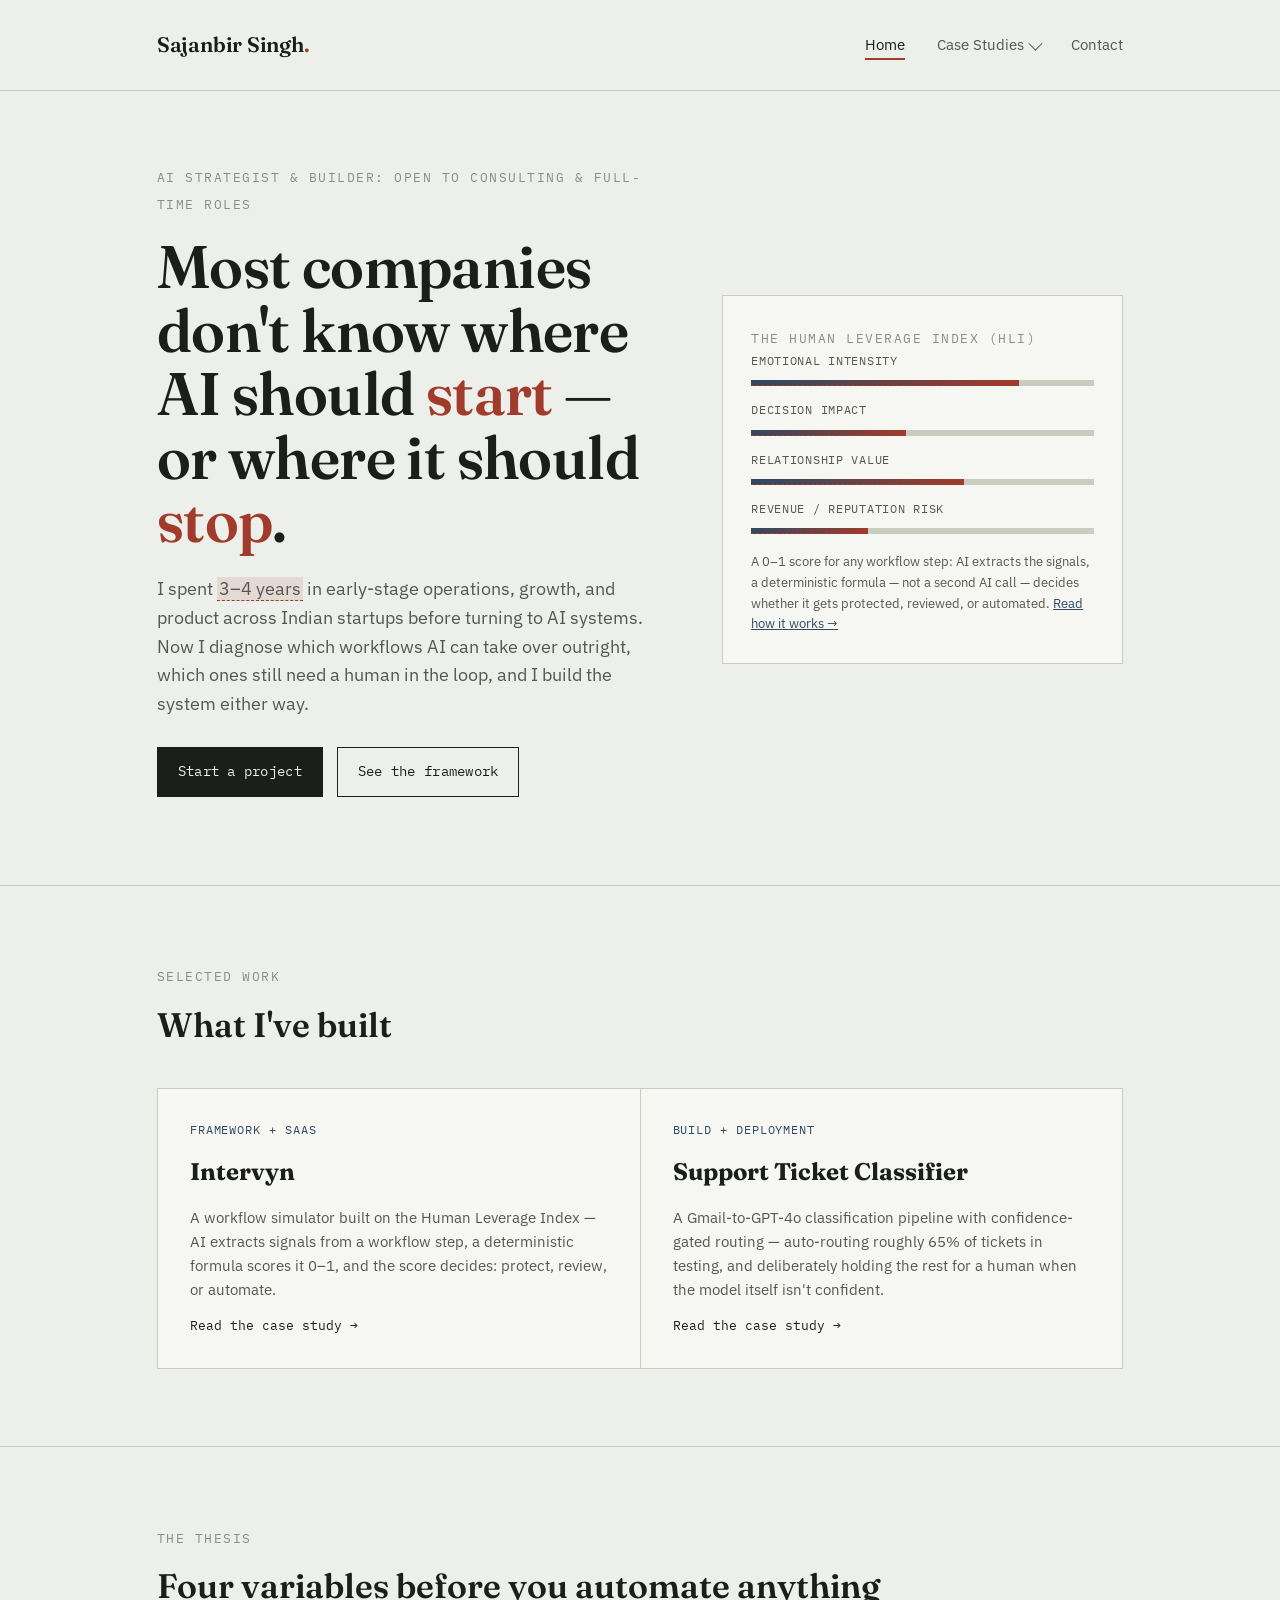
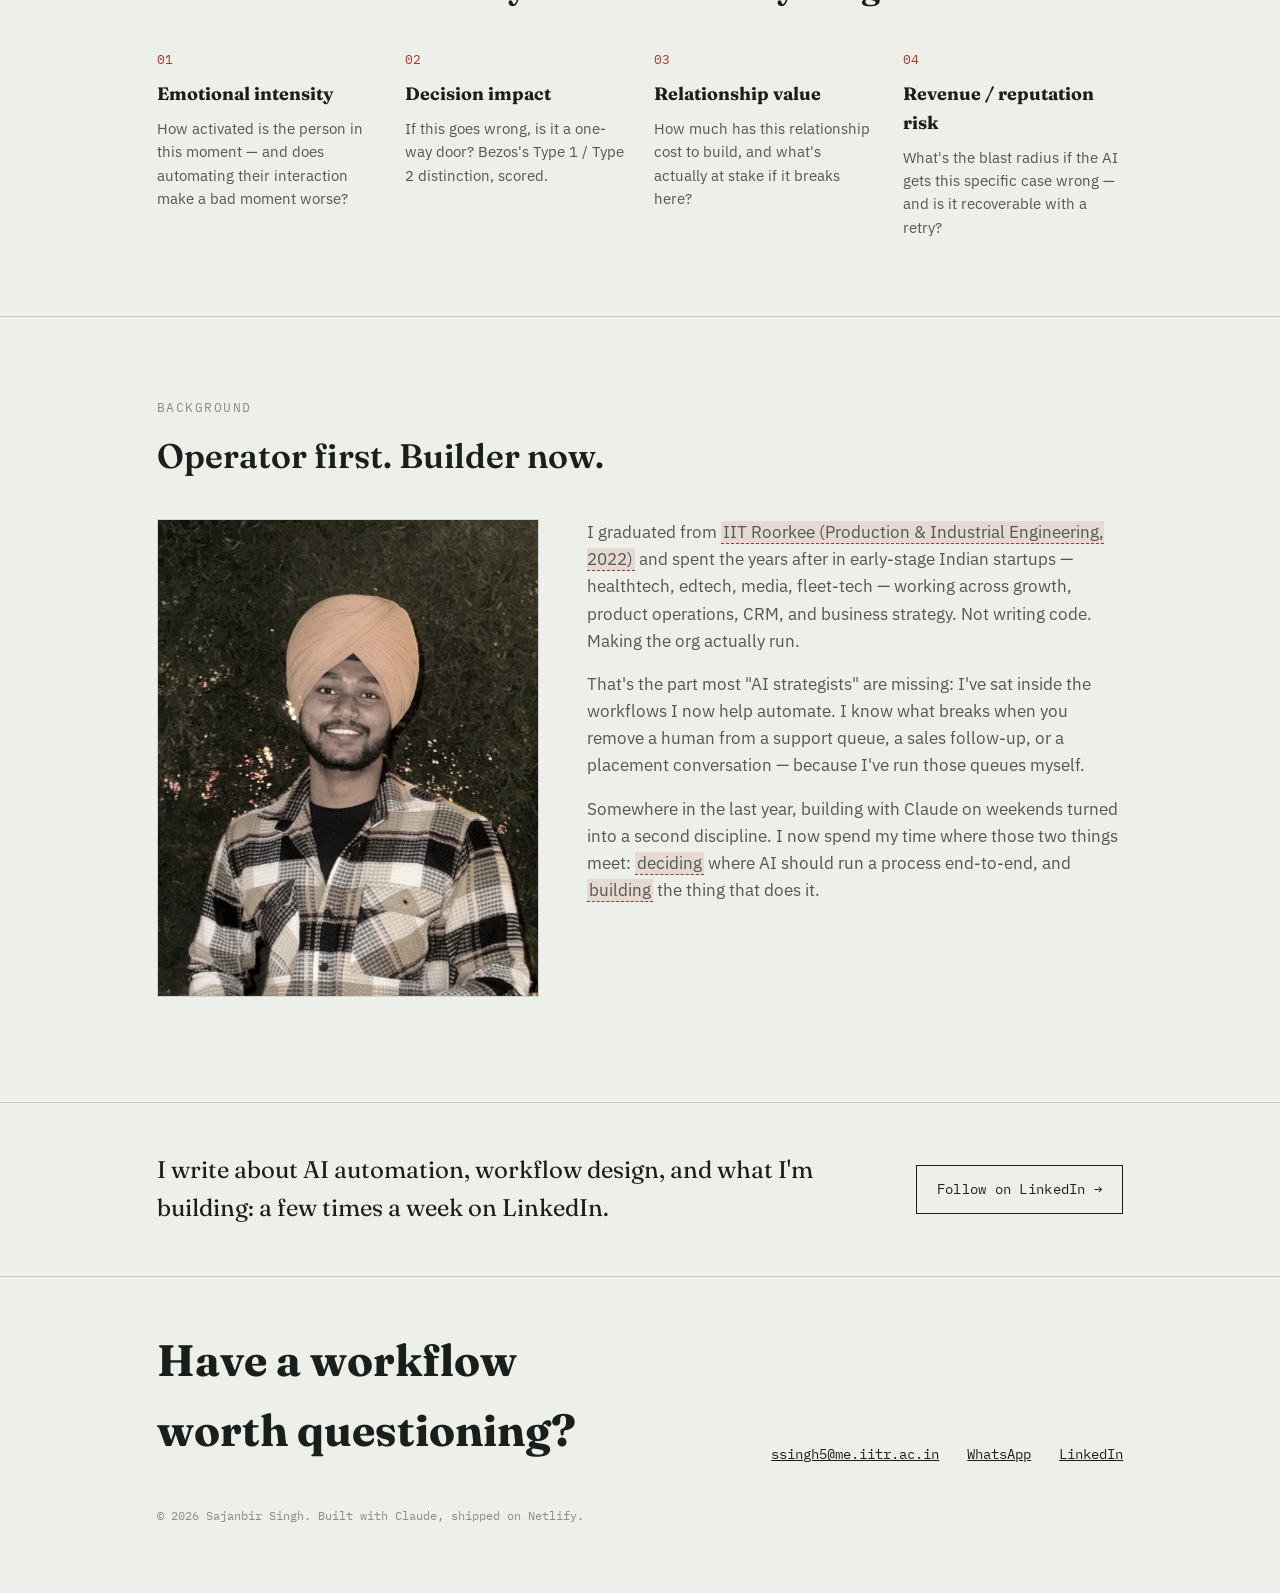
==== index.html @ efe16de1 "Smooth dropdown animation and chevron icon" ====
<!DOCTYPE html>
<html lang="en">
<head>
<meta charset="UTF-8">
<meta name="viewport" content="width=device-width, initial-scale=1.0">
<title>Sajanbir Singh — AI Strategist & Builder</title>
<meta name="description" content="I help companies decide where AI should do the work, and where a human still has to. Then I build the system.">
<link rel="preconnect" href="https://fonts.googleapis.com">
<link rel="preconnect" href="https://fonts.gstatic.com" crossorigin>
<link href="https://fonts.googleapis.com/css2?family=Fraunces:opsz,wght@9..144,500;9..144,600;9..144,700&family=IBM+Plex+Sans:wght@400;500;600&family=IBM+Plex+Mono:wght@400;500&display=swap" rel="stylesheet">
<link rel="stylesheet" href="styles.css">
</head>
<body>

<div class="wrap">
  <nav class="site-nav">
    <a href="index.html" class="brand">Sajanbir Singh<span class="dot">.</span></a>
    <ul>
      <li><a href="index.html" class="active">Home</a></li>
      <li class="nav-dropdown">
        <span class="nav-dropdown-toggle">Case Studies <span class="chevron"></span></span>
        <ul class="nav-dropdown-menu">
          <li><a href="case-study-intervyn.html">Intervyn</a></li>
          <li><a href="case-study-ticket-classifier.html">Ticket Classifier</a></li>
        </ul>
      </li>
      <li><a href="index.html#contact">Contact</a></li>
    </ul>
  </nav>
</div>

<hr class="rule">

<div class="wrap">
  <section class="hero">
    <div>
      <span class="eyebrow">AI Strategist & Builder: Open to consulting &amp; full-time roles</span>
      <h1>Most companies don't know where AI should <em>start</em> — or where it should <em>stop</em>.</h1>
      <p class="lede">I spent <span class="fill">3–4 years</span> in early-stage operations, growth, and product across Indian startups before turning to AI systems. Now I diagnose which workflows AI can take over outright, which ones still need a human in the loop, and I build the system either way.</p>
      <div class="ctas">
        <a class="btn primary" href="#contact">Start a project</a>
        <a class="btn" href="case-study-intervyn.html">See the framework</a>
      </div>
    </div>

    <div class="hls-card">
      <span class="eyebrow">The Human Leverage Index (HLI)</span>
      <div class="hls-axis">
        <span class="label">Emotional intensity</span><span></span>
        <div class="track"><div class="fill" style="width:78%"></div></div>
      </div>
      <div class="hls-axis">
        <span class="label">Decision impact</span><span></span>
        <div class="track"><div class="fill" style="width:45%"></div></div>
      </div>
      <div class="hls-axis">
        <span class="label">Relationship value</span><span></span>
        <div class="track"><div class="fill" style="width:62%"></div></div>
      </div>
      <div class="hls-axis">
        <span class="label">Revenue / reputation risk</span><span></span>
        <div class="track"><div class="fill" style="width:34%"></div></div>
      </div>
      <p style="font-size:13px; color:var(--ink-soft); margin:18px 0 0;">A 0–1 score for any workflow step: AI extracts the signals, a deterministic formula — not a second AI call — decides whether it gets protected, reviewed, or automated. <a href="case-study-intervyn.html" style="text-decoration:underline; color:var(--steel);">Read how it works →</a></p>
    </div>
  </section>
</div>

<hr class="rule">

<div class="wrap">
  <section id="work">
    <div class="section-head">
      <div>
        <span class="eyebrow">Selected work</span>
        <h2>What I've built</h2>
      </div>
    </div>

    <div class="case-grid">
      <a class="case-card" href="case-study-intervyn.html">
        <span class="tag">Framework + SaaS</span>
        <h3>Intervyn</h3>
        <p>A workflow simulator built on the Human Leverage Index — AI extracts signals from a workflow step, a deterministic formula scores it 0–1, and the score decides: protect, review, or automate.</p>
        <span class="arrow">Read the case study →</span>
      </a>
      <a class="case-card" href="case-study-ticket-classifier.html">
        <span class="tag">Build + Deployment</span>
        <h3>Support Ticket Classifier</h3>
        <p>A Gmail-to-GPT-4o classification pipeline with confidence-gated routing — auto-routing roughly 65% of tickets in testing, and deliberately holding the rest for a human when the model itself isn't confident.</p>
        <span class="arrow">Read the case study →</span>
      </a>
    </div>
  </section>
</div>

<hr class="rule">

<div class="wrap">
  <section id="framework">
    <div class="section-head">
      <div>
        <span class="eyebrow">The thesis</span>
        <h2>Four variables before you automate anything</h2>
      </div>
    </div>
    <div class="axes-grid">
      <div class="axis-item">
        <span class="num">01</span>
        <h4>Emotional intensity</h4>
        <p>How activated is the person in this moment — and does automating their interaction make a bad moment worse?</p>
      </div>
      <div class="axis-item">
        <span class="num">02</span>
        <h4>Decision impact</h4>
        <p>If this goes wrong, is it a one-way door? Bezos's Type 1 / Type 2 distinction, scored.</p>
      </div>
      <div class="axis-item">
        <span class="num">03</span>
        <h4>Relationship value</h4>
        <p>How much has this relationship cost to build, and what's actually at stake if it breaks here?</p>
      </div>
      <div class="axis-item">
        <span class="num">04</span>
        <h4>Revenue / reputation risk</h4>
        <p>What's the blast radius if the AI gets this specific case wrong — and is it recoverable with a retry?</p>
      </div>
    </div>
  </section>
</div>

<hr class="rule">

<div class="wrap">
  <section id="about">
    <div class="section-head">
      <div>
        <span class="eyebrow">Background</span>
        <h2>Operator first. Builder now.</h2>
      </div>
    </div>
    <div class="about-grid">
      <div>
        <img src="sajan.jpg" alt="Sajanbir Singh" class="portrait">
      </div>
      <div>
        <p>I graduated from <span class="fill">IIT Roorkee (Production &amp; Industrial Engineering, 2022)</span> and spent the years after in early-stage Indian startups — healthtech, edtech, media, fleet-tech — working across growth, product operations, CRM, and business strategy. Not writing code. Making the org actually run.</p>
        <p>That's the part most "AI strategists" are missing: I've sat inside the workflows I now help automate. I know what breaks when you remove a human from a support queue, a sales follow-up, or a placement conversation — because I've run those queues myself.</p>
        <p>Somewhere in the last year, building with Claude on weekends turned into a second discipline. I now spend my time where those two things meet: <span class="fill">deciding</span> where AI should run a process end-to-end, and <span class="fill">building</span> the thing that does it.</p>
      </div>
    </div>
  </section>
</div>

<hr class="rule">

<div class="wrap">
  <section class="linkedin-nudge">
    <p>I write about AI automation, workflow design, and what I'm building: a few times a week on LinkedIn.</p>
    <a href="https://www.linkedin.com/in/sajanbir-singh-166b40233/" target="_blank" rel="noopener" class="btn">Follow on LinkedIn →</a>
  </section>
</div>

<hr class="rule">

<div class="wrap">
  <footer class="site-footer" id="contact">
    <div class="footer-grid">
      <h2>Have a workflow worth questioning?</h2>
      <div class="footer-links">
        <a href="mailto:ssingh5@me.iitr.ac.in" style="text-decoration:underline;">ssingh5@me.iitr.ac.in</a>
        <a href="https://wa.me/918283064822" target="_blank" rel="noopener" style="text-decoration:underline;">WhatsApp</a>
        <a href="https://www.linkedin.com/in/sajanbir-singh-166b40233/" target="_blank" rel="noopener" style="text-decoration:underline;">LinkedIn</a>
      </div>
    </div>
    <p class="copyright">© 2026 Sajanbir Singh. Built with Claude, shipped on Netlify.</p>
  </footer>
</div>

</body>
</html>
---- styles.css ----
/* ============================================================
   Design tokens
   ============================================================ */
:root {
  --paper: #EDEFEA;
  --paper-deep: #E4E6DF;
  --ink: #1B1F1C;
  --ink-soft: #54584F;
  --ink-faint: #8A8E83;
  --rule: #C9CCC1;
  --rust: #A13B2B;
  --rust-soft: #C9694F;
  --steel: #2E4A63;
  --steel-soft: #5C7C95;
  --paper-card: #F6F7F2;

  --serif: "Fraunces", "Iowan Old Style", serif;
  --sans: "IBM Plex Sans", -apple-system, sans-serif;
  --mono: "IBM Plex Mono", monospace;

  --max-w: 1120px;
  --gutter: clamp(24px, 6vw, 96px);
}

* { box-sizing: border-box; }

html { scroll-behavior: smooth; }

body {
  margin: 0;
  background: var(--paper);
  color: var(--ink);
  font-family: var(--sans);
  font-size: 17px;
  line-height: 1.6;
  -webkit-font-smoothing: antialiased;
}

@media (prefers-reduced-motion: reduce) {
  html { scroll-behavior: auto; }
  * { animation-duration: 0.01ms !important; transition-duration: 0.01ms !important; }
}

a { color: inherit; text-decoration: none; }

img, svg { display: block; max-width: 100%; }

/* ============================================================
   Layout helpers
   ============================================================ */
.wrap {
  max-width: var(--max-w);
  margin: 0 auto;
  padding-left: var(--gutter);
  padding-right: var(--gutter);
}

.rule {
  border: none;
  border-top: 1px solid var(--rule);
  margin: 0;
}

.eyebrow {
  font-family: var(--mono);
  font-size: 12.5px;
  letter-spacing: 0.12em;
  text-transform: uppercase;
  color: var(--ink-faint);
}

/* ============================================================
   Nav
   ============================================================ */
.site-nav {
  display: flex;
  align-items: center;
  justify-content: space-between;
  padding-top: 28px;
  padding-bottom: 28px;
}

.site-nav .brand {
  font-family: var(--serif);
  font-size: 21px;
  font-weight: 600;
  letter-spacing: -0.01em;
}

.site-nav .brand .dot { color: var(--rust); }

.site-nav > ul {
  display: flex;
  gap: 32px;
  list-style: none;
  margin: 0;
  padding: 0;
  font-size: 14.5px;
}

.site-nav ul a {
  position: relative;
  color: var(--ink-soft);
}

.site-nav ul a:hover { color: var(--ink); }

.site-nav ul a.active { color: var(--ink); }

.site-nav ul a.active::after {
  content: "";
  position: absolute;
  left: 0; right: 0; bottom: -6px;
  height: 2px;
  background: var(--rust);
}

/* Dropdown */
.nav-dropdown {
  position: relative;
}

.nav-dropdown-toggle {
  color: var(--ink-soft);
  cursor: pointer;
  position: relative;
  display: flex;
  align-items: center;
  gap: 5px;
}

.nav-dropdown-toggle::after {
  content: none !important;
}

.nav-dropdown-toggle .chevron {
  display: inline-block;
  width: 10px;
  height: 10px;
  border-right: 1.5px solid currentColor;
  border-bottom: 1.5px solid currentColor;
  transform: rotate(45deg) translateY(-2px);
  transition: transform 0.2s ease;
}

.nav-dropdown:hover .nav-dropdown-toggle .chevron {
  transform: rotate(-135deg) translateY(-2px);
}

.nav-dropdown-toggle:hover { color: var(--ink); }

.nav-dropdown-toggle.active { color: var(--ink); }

.nav-dropdown-toggle.active::after {
  content: "";
  position: absolute;
  left: 0; right: 0; bottom: -6px;
  height: 2px;
  background: var(--rust);
}

.nav-dropdown-menu {
  position: absolute;
  top: calc(100% + 14px);
  left: 0;
  background: var(--paper-card);
  border: 1px solid var(--rule);
  flex-direction: column;
  gap: 0 !important;
  min-width: 180px;
  z-index: 100;
  padding: 0 !important;
  opacity: 0;
  pointer-events: none;
  transform: translateY(-6px);
  transition: opacity 0.2s ease, transform 0.2s ease;
  display: flex;
}

.nav-dropdown-menu li { list-style: none; }

.nav-dropdown-menu a {
  display: block;
  padding: 11px 16px;
  font-size: 14.5px;
  color: var(--ink-soft);
  white-space: nowrap;
}

.nav-dropdown-menu a:hover { background: var(--paper-deep); color: var(--ink); }
.nav-dropdown-menu a.active { color: var(--ink); }

.nav-dropdown:hover .nav-dropdown-menu {
  opacity: 1;
  pointer-events: auto;
  transform: translateY(0);
}

/* ============================================================
   Hero
   ============================================================ */
.hero {
  padding-top: clamp(40px, 6vw, 72px);
  padding-bottom: clamp(48px, 7vw, 88px);
  display: grid;
  grid-template-columns: 1.25fr 1fr;
  gap: clamp(32px, 5vw, 64px);
  align-items: center;
}

.hero h1 {
  font-family: var(--serif);
  font-weight: 600;
  font-size: clamp(38px, 5.2vw, 60px);
  line-height: 1.06;
  letter-spacing: -0.01em;
  margin: 18px 0 22px;
}

.hero h1 em {
  font-style: normal;
  color: var(--rust);
}

.hero p.lede {
  font-size: 18px;
  color: var(--ink-soft);
  max-width: 46ch;
  margin: 0 0 28px;
}

.hero .ctas {
  display: flex;
  gap: 14px;
  flex-wrap: wrap;
}

.btn {
  display: inline-flex;
  align-items: center;
  gap: 8px;
  font-family: var(--mono);
  font-size: 13.5px;
  letter-spacing: 0.02em;
  padding: 13px 20px;
  border: 1px solid var(--ink);
  background: transparent;
  cursor: pointer;
  transition: background 0.15s ease, color 0.15s ease;
}

.btn:hover { background: var(--ink); color: var(--paper); }

.btn.primary {
  background: var(--ink);
  color: var(--paper);
  border-color: var(--ink);
}

.btn.primary:hover { background: var(--rust); border-color: var(--rust); }

/* ============================================================
   HLS diagram (signature element)
   ============================================================ */
.hls-card {
  background: var(--paper-card);
  border: 1px solid var(--rule);
  padding: 28px;
}

.hls-card .eyebrow { margin-bottom: 14px; }

.hls-axis {
  display: grid;
  grid-template-columns: 1fr auto;
  align-items: center;
  gap: 10px;
  margin-bottom: 14px;
  font-family: var(--mono);
  font-size: 12px;
}

.hls-axis .label {
  color: var(--ink-soft);
  text-transform: uppercase;
  letter-spacing: 0.06em;
}

.hls-axis .track {
  grid-column: 1 / -1;
  height: 6px;
  background: var(--rule);
  position: relative;
  overflow: hidden;
}

.hls-axis .fill {
  position: absolute;
  left: 0; top: 0; bottom: 0;
  background: linear-gradient(90deg, var(--steel), var(--rust));
}

/* ============================================================
   Sections
   ============================================================ */
section { padding-top: clamp(48px, 6vw, 80px); padding-bottom: clamp(48px, 6vw, 80px); }

.section-head {
  display: flex;
  justify-content: space-between;
  align-items: baseline;
  margin-bottom: 36px;
  gap: 24px;
  flex-wrap: wrap;
}

.section-head h2 {
  font-family: var(--serif);
  font-size: clamp(26px, 3vw, 34px);
  font-weight: 600;
  margin: 8px 0 0;
}

/* Case study cards */
.case-grid {
  display: grid;
  grid-template-columns: repeat(2, 1fr);
  gap: 1px;
  background: var(--rule);
  border: 1px solid var(--rule);
}

.case-card {
  background: var(--paper-card);
  padding: 32px;
  display: flex;
  flex-direction: column;
  gap: 14px;
  transition: background 0.15s ease;
}

.case-card:hover { background: var(--paper); }

.case-card .tag {
  font-family: var(--mono);
  font-size: 11.5px;
  letter-spacing: 0.08em;
  text-transform: uppercase;
  color: var(--steel);
}

.case-card h3 {
  font-family: var(--serif);
  font-size: 24px;
  margin: 0;
}

.case-card p {
  color: var(--ink-soft);
  font-size: 15px;
  margin: 0;
  flex-grow: 1;
}

.case-card .arrow {
  font-family: var(--mono);
  font-size: 13px;
  color: var(--ink);
}

/* Framework explainer */
.axes-grid {
  display: grid;
  grid-template-columns: repeat(4, 1fr);
  gap: 28px;
}

.axis-item .num {
  font-family: var(--mono);
  font-size: 13px;
  color: var(--rust);
  margin-bottom: 10px;
  display: block;
}

.axis-item h4 {
  font-family: var(--serif);
  font-size: 18px;
  margin: 0 0 8px;
}

.axis-item p {
  font-size: 14.5px;
  color: var(--ink-soft);
  margin: 0;
}

/* Bio / about */
.about-grid {
  display: grid;
  grid-template-columns: 1fr 1.4fr;
  gap: 48px;
}

.about-grid p { color: var(--ink-soft); margin: 0 0 16px; }
.about-grid p:last-child { margin-bottom: 0; }

.stack-list {
  list-style: none;
  margin: 0;
  padding: 0;
  font-family: var(--mono);
  font-size: 13.5px;
  color: var(--ink-soft);
  display: flex;
  flex-wrap: wrap;
  gap: 10px 18px;
}

/* Footer / contact */
.site-footer {
  padding-top: 48px;
  padding-bottom: 56px;
}

.footer-grid {
  display: flex;
  justify-content: space-between;
  align-items: flex-end;
  flex-wrap: wrap;
  gap: 24px;
}

.footer-grid h2 {
  font-family: var(--serif);
  font-size: clamp(28px, 4vw, 44px);
  margin: 0;
  max-width: 14ch;
}

.footer-links {
  display: flex;
  gap: 28px;
  font-family: var(--mono);
  font-size: 13.5px;
}

.copyright {
  margin-top: 40px;
  font-family: var(--mono);
  font-size: 12px;
  color: var(--ink-faint);
}

/* ============================================================
   Technical content blocks (framework breakdown)
   ============================================================ */
.code-block {
  background: var(--paper-card);
  border: 1px solid var(--rule);
  padding: 20px 24px;
  font-family: var(--mono);
  font-size: 13.5px;
  line-height: 1.7;
  overflow-x: auto;
  margin: 20px 0;
}

.code-block .comment { color: var(--ink-faint); }

.data-table {
  width: 100%;
  border-collapse: collapse;
  margin: 20px 0 28px;
  font-size: 14px;
}

.data-table th, .data-table td {
  text-align: left;
  padding: 10px 16px 10px 0;
  border-bottom: 1px solid var(--rule);
}

.data-table th {
  font-family: var(--mono);
  font-size: 11px;
  text-transform: uppercase;
  letter-spacing: 0.06em;
  color: var(--ink-faint);
  font-weight: 500;
}

.data-table td.num, .data-table th.num { font-family: var(--mono); }

.data-table tr.highlight td:not(:first-child) { color: var(--rust); font-weight: 600; }

.scale-strip {
  font-family: var(--mono);
  font-size: 12.5px;
  color: var(--ink-soft);
  background: var(--paper-card);
  border: 1px solid var(--rule);
  padding: 12px 16px;
  margin: 10px 0 24px;
  overflow-x: auto;
  white-space: nowrap;
}

.threshold-grid {
  display: grid;
  grid-template-columns: repeat(3, 1fr);
  gap: 1px;
  background: var(--rule);
  border: 1px solid var(--rule);
  margin: 24px 0;
}

.threshold-item { background: var(--paper-card); padding: 20px; }

.threshold-item .range {
  font-family: var(--mono);
  font-size: 12.5px;
  color: var(--ink-faint);
  margin-bottom: 8px;
  display: block;
}

.threshold-item .verdict {
  font-family: var(--serif);
  font-size: 19px;
  margin: 0 0 6px;
}

.threshold-item.protect .verdict { color: var(--rust); }
.threshold-item.automate .verdict { color: var(--steel); }

.threshold-item p { font-size: 13.5px; color: var(--ink-soft); margin: 0; }

.override-list {
  list-style: none;
  padding: 0;
  margin: 20px 0 28px;
  display: flex;
  flex-direction: column;
  gap: 11px;
}

.override-list li {
  font-size: 14.5px;
  color: var(--ink-soft);
  padding-left: 20px;
  position: relative;
}

.override-list li::before {
  content: "→";
  position: absolute;
  left: 0;
  color: var(--rust);
  font-family: var(--mono);
}

@media (max-width: 700px) {
  .threshold-grid { grid-template-columns: 1fr; }
}

/* ============================================================
   Portrait
   ============================================================ */
.portrait {
  width: 100%;
  aspect-ratio: 4 / 5;
  object-fit: cover;
  filter: grayscale(0.55) contrast(1.05) brightness(1.02);
  border: 1px solid var(--rule);
  margin-bottom: 28px;
}

/* Placeholder marker for content you should swap in */
.fill {
  background: rgba(161, 59, 43, 0.12);
  border-bottom: 1px dashed var(--rust);
  padding: 0 2px;
}

/* ============================================================
   Case study page
   ============================================================ */
.cs-header { padding-top: clamp(32px, 5vw, 56px); padding-bottom: 32px; }

.cs-header .eyebrow { margin-bottom: 16px; }

.cs-header h1 {
  font-family: var(--serif);
  font-size: clamp(32px, 4.5vw, 52px);
  font-weight: 600;
  line-height: 1.08;
  margin: 0 0 18px;
  max-width: 22ch;
}

.cs-header .summary {
  font-size: 18px;
  color: var(--ink-soft);
  max-width: 60ch;
  margin: 0;
}

.meta-row {
  display: flex;
  gap: 40px;
  flex-wrap: wrap;
  padding: 28px 0;
}

.meta-item .eyebrow { margin-bottom: 6px; }
.meta-item .val { font-family: var(--mono); font-size: 14px; }

.cs-body {
  display: grid;
  grid-template-columns: 200px 1fr;
  gap: 56px;
  padding-top: 8px;
}

.cs-body aside {
  position: sticky;
  top: 32px;
  align-self: start;
  font-family: var(--mono);
  font-size: 13px;
}

.cs-body aside ul { list-style: none; padding: 0; margin: 0; display: flex; flex-direction: column; gap: 10px; }
.cs-body aside a { color: var(--ink-faint); }
.cs-body aside a:hover { color: var(--ink); }

.cs-section { margin-bottom: 56px; }

.cs-section h2 {
  font-family: var(--serif);
  font-size: 26px;
  margin: 0 0 18px;
}

.cs-section p { color: var(--ink-soft); margin: 0 0 16px; max-width: 70ch; }

.pull-quote {
  font-family: var(--serif);
  font-size: 24px;
  line-height: 1.4;
  color: var(--ink);
  border-left: 3px solid var(--rust);
  padding-left: 24px;
  margin: 32px 0;
  max-width: 56ch;
}

.stat-row {
  display: grid;
  grid-template-columns: repeat(3, 1fr);
  gap: 24px;
  margin: 28px 0;
}

.stat-item {
  border-top: 1px solid var(--rule);
  padding-top: 14px;
}

.stat-item .num {
  font-family: var(--mono);
  font-size: 28px;
  color: var(--rust);
  display: block;
}

.stat-item .label {
  font-size: 13px;
  color: var(--ink-soft);
}

/* ============================================================
   Responsive
   ============================================================ */
@media (max-width: 880px) {
  .hero { grid-template-columns: 1fr; }
  .case-grid { grid-template-columns: 1fr; }
  .axes-grid { grid-template-columns: repeat(2, 1fr); }
  .about-grid { grid-template-columns: 1fr; }
  .cs-body { grid-template-columns: 1fr; }
  .cs-body aside { position: static; margin-bottom: 24px; }
  .site-nav ul { gap: 18px; font-size: 13px; }
}

@media (max-width: 560px) {
  .axes-grid { grid-template-columns: 1fr; }
  .stat-row { grid-template-columns: 1fr; }
}

/* LinkedIn nudge */
.linkedin-nudge {
  padding-top: clamp(32px, 4vw, 48px);
  padding-bottom: clamp(32px, 4vw, 48px);
  display: flex;
  align-items: center;
  justify-content: space-between;
  gap: 24px;
  flex-wrap: wrap;
}

.linkedin-nudge p {
  font-family: var(--serif);
  font-size: clamp(18px, 2.5vw, 24px);
  color: var(--ink);
  margin: 0;
  max-width: 48ch;
}

/* Focus visibility */
a:focus-visible, button:focus-visible {
  outline: 2px solid var(--steel);
  outline-offset: 2px;
}
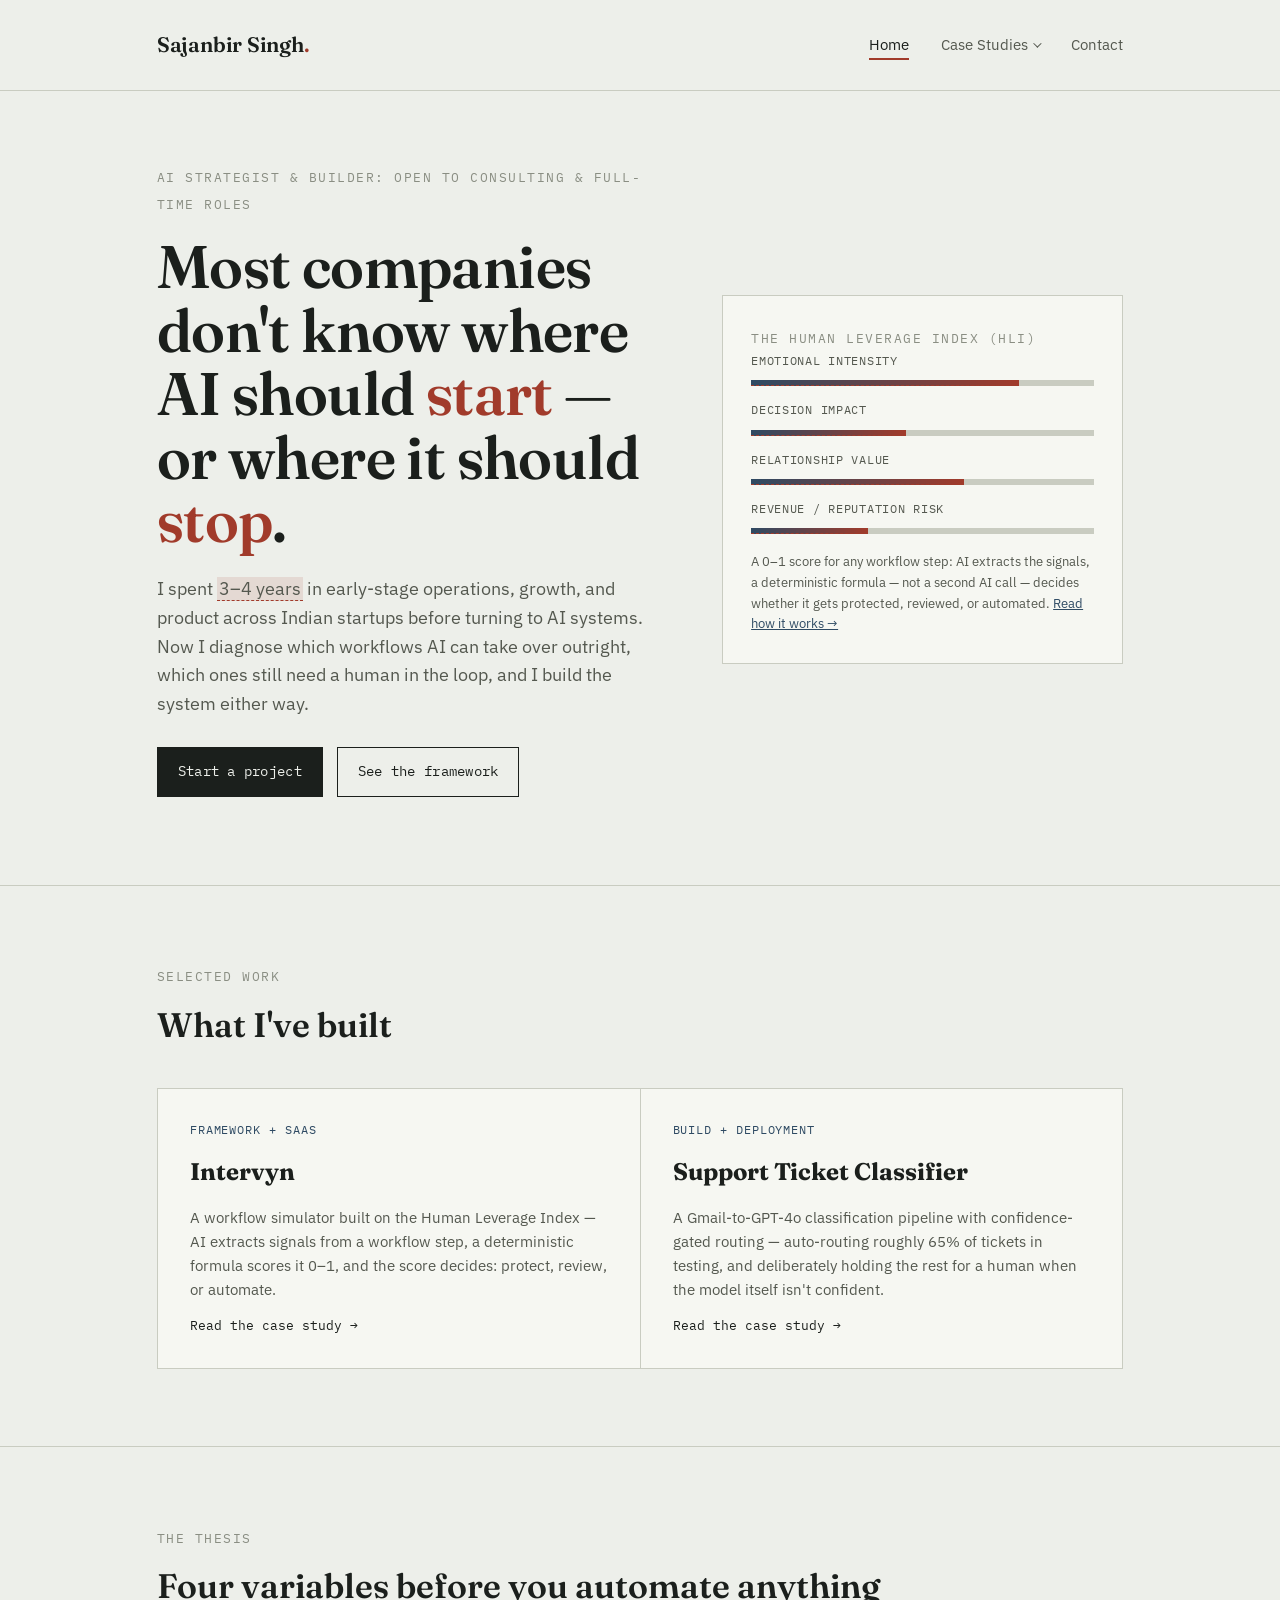
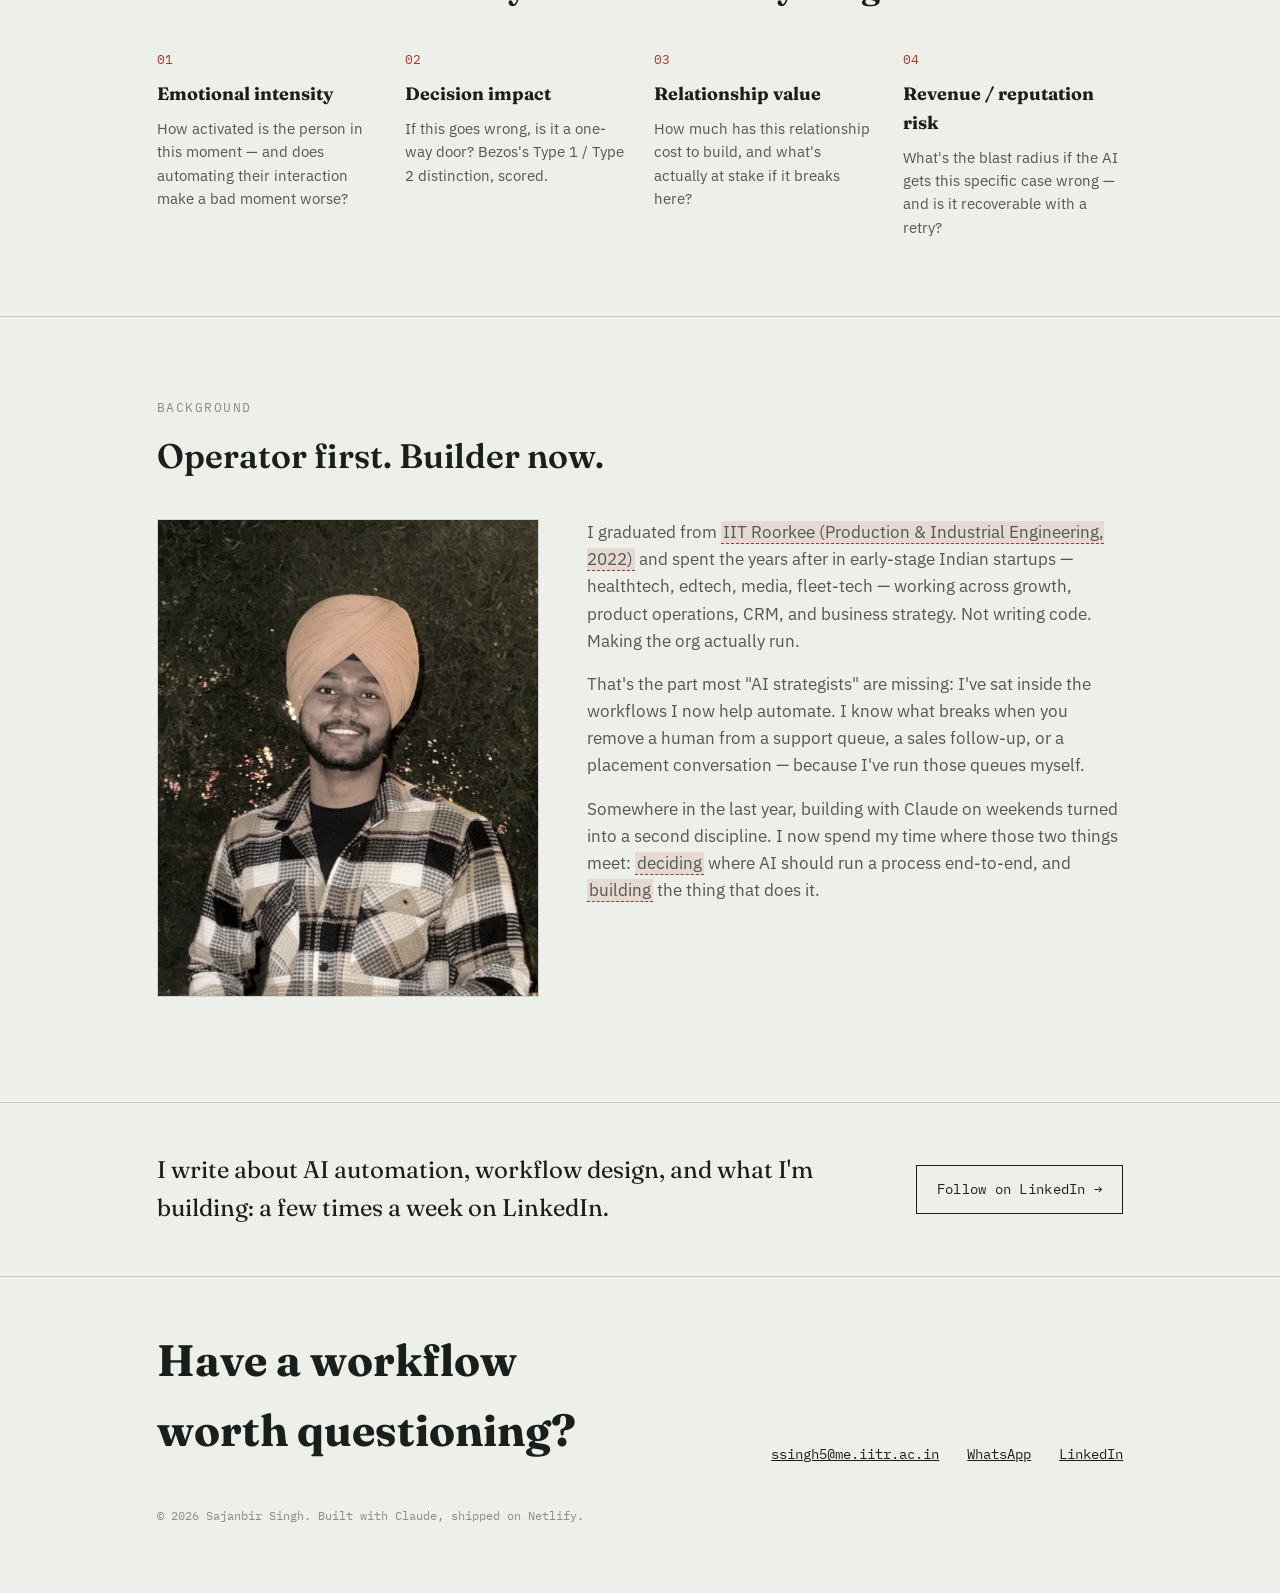
==== commit be922247: "QA fixes: stale sidebar link, mobile dropdown tap, LinkedIn in footers" ====
--- a/index.html
+++ b/index.html
@@ -177,5 +177,16 @@
   </footer>
 </div>
 
+<script>
+  document.querySelectorAll('.nav-dropdown').forEach(function(el) {
+    el.addEventListener('click', function(e) {
+      if (window.matchMedia('(hover: none)').matches) {
+        e.stopPropagation();
+        el.classList.toggle('open');
+      }
+    });
+    document.addEventListener('click', function() { el.classList.remove('open'); });
+  });
+</script>
 </body>
 </html>
--- a/styles.css
+++ b/styles.css
@@ -135,10 +135,10 @@
 
 .nav-dropdown-toggle .chevron {
   display: inline-block;
-  width: 10px;
-  height: 10px;
-  border-right: 1.5px solid currentColor;
-  border-bottom: 1.5px solid currentColor;
+  width: 6px;
+  height: 6px;
+  border-right: 1px solid currentColor;
+  border-bottom: 1px solid currentColor;
   transform: rotate(45deg) translateY(-2px);
   transition: transform 0.2s ease;
 }
@@ -161,7 +161,7 @@
 
 .nav-dropdown-menu {
   position: absolute;
-  top: calc(100% + 14px);
+  top: calc(100% + 6px);
   left: 0;
   background: var(--paper-card);
   border: 1px solid var(--rule);
@@ -170,6 +170,7 @@
   min-width: 180px;
   z-index: 100;
   padding: 0 !important;
+  margin-top: -4px;
   opacity: 0;
   pointer-events: none;
   transform: translateY(-6px);
@@ -502,8 +503,9 @@
   border: 1px solid var(--rule);
   padding: 12px 16px;
   margin: 10px 0 24px;
-  overflow-x: auto;
-  white-space: nowrap;
+  white-space: normal;
+  word-break: break-word;
+  line-height: 1.8;
 }
 
 .threshold-grid {
@@ -690,7 +692,20 @@
   .about-grid { grid-template-columns: 1fr; }
   .cs-body { grid-template-columns: 1fr; }
   .cs-body aside { position: static; margin-bottom: 24px; }
-  .site-nav ul { gap: 18px; font-size: 13px; }
+  .site-nav > ul { gap: 18px; font-size: 13px; }
+
+  /* On touch devices, dropdown opens on tap via .open class toggled by JS */
+  .nav-dropdown-menu {
+    top: calc(100% + 6px);
+  }
+  .nav-dropdown.open .nav-dropdown-menu {
+    opacity: 1;
+    pointer-events: auto;
+    transform: translateY(0);
+  }
+  .nav-dropdown.open .nav-dropdown-toggle .chevron {
+    transform: rotate(-135deg) translateY(-2px);
+  }
 }
 
 @media (max-width: 560px) {
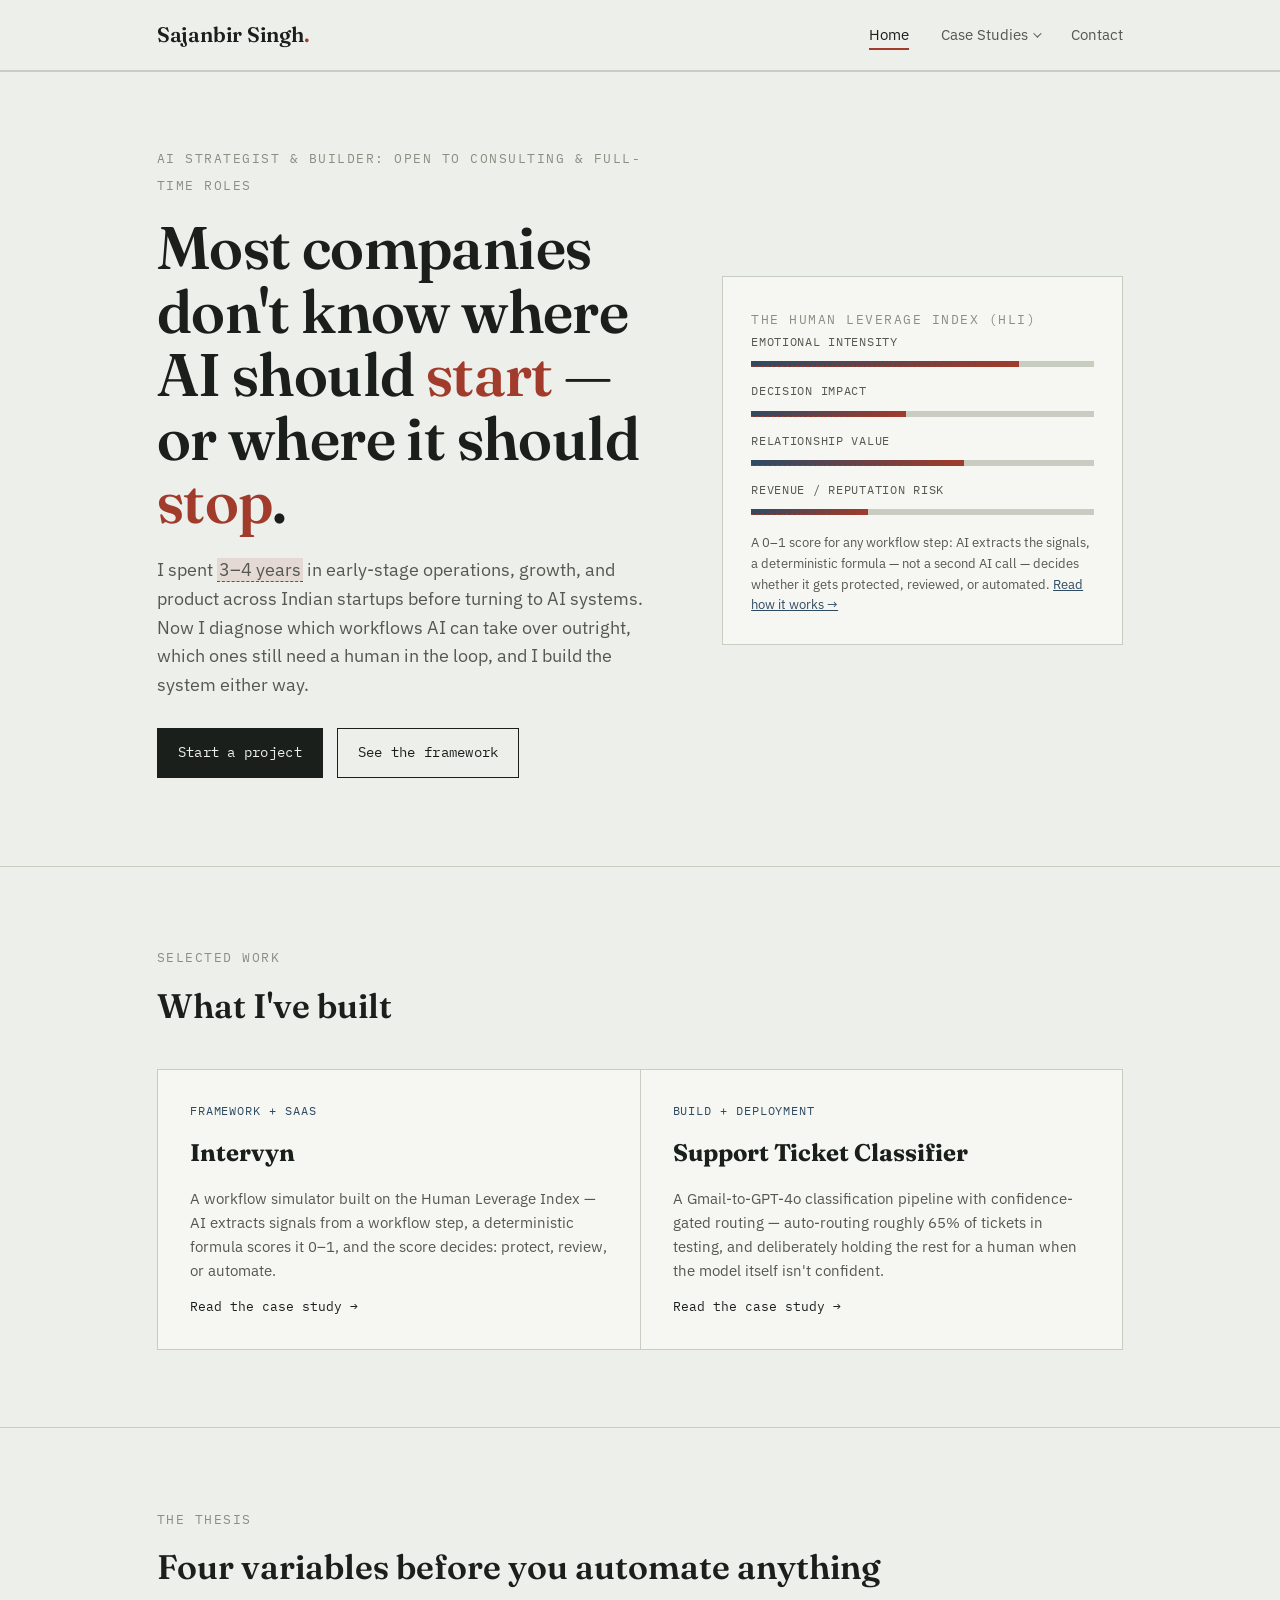
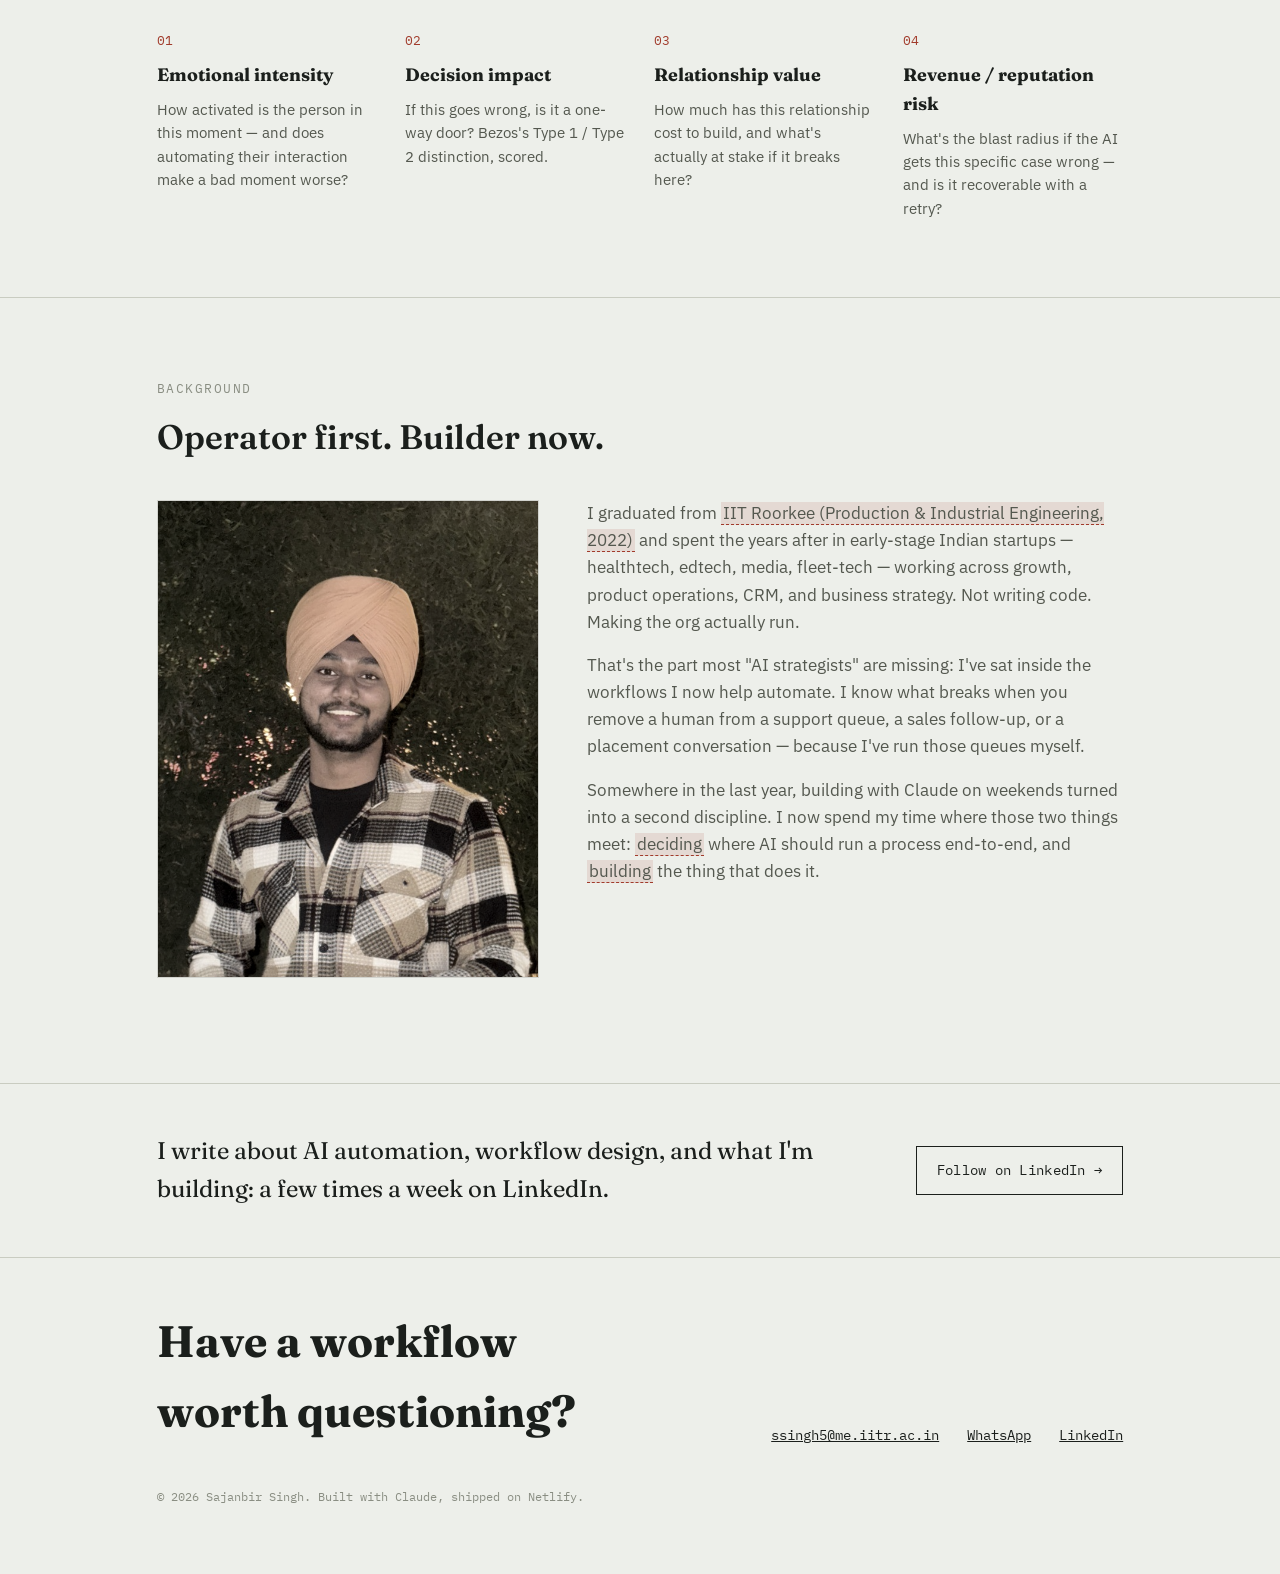
==== commit 91c2d7f5: "Sticky navbar, fix mobile overflow, tighten paragraph max-width" ====
--- a/index.html
+++ b/index.html
@@ -12,6 +12,7 @@
 </head>
 <body>
 
+<div class="site-nav-wrap">
 <div class="wrap">
   <nav class="site-nav">
     <a href="index.html" class="brand">Sajanbir Singh<span class="dot">.</span></a>
@@ -27,6 +28,7 @@
       <li><a href="index.html#contact">Contact</a></li>
     </ul>
   </nav>
+</div>
 </div>
 
 <hr class="rule">
--- a/styles.css
+++ b/styles.css
@@ -24,7 +24,7 @@
 
 * { box-sizing: border-box; }
 
-html { scroll-behavior: smooth; }
+html { scroll-behavior: smooth; overflow-x: hidden; }
 
 body {
   margin: 0;
@@ -34,6 +34,7 @@
   font-size: 17px;
   line-height: 1.6;
   -webkit-font-smoothing: antialiased;
+  overflow-x: hidden;
 }
 
 @media (prefers-reduced-motion: reduce) {
@@ -72,12 +73,20 @@
 /* ============================================================
    Nav
    ============================================================ */
+.site-nav-wrap {
+  position: sticky;
+  top: 0;
+  z-index: 200;
+  background: var(--paper);
+  border-bottom: 1px solid var(--rule);
+}
+
 .site-nav {
   display: flex;
   align-items: center;
   justify-content: space-between;
-  padding-top: 28px;
-  padding-bottom: 28px;
+  padding-top: 18px;
+  padding-bottom: 18px;
 }
 
 .site-nav .brand {
@@ -441,9 +450,10 @@
 
 .footer-links {
   display: flex;
-  gap: 28px;
+  gap: 16px 28px;
   font-family: var(--mono);
   font-size: 13.5px;
+  flex-wrap: wrap;
 }
 
 .copyright {
@@ -469,10 +479,16 @@
 
 .code-block .comment { color: var(--ink-faint); }
 
+.data-table-wrap {
+  overflow-x: auto;
+  -webkit-overflow-scrolling: touch;
+  margin: 20px 0 28px;
+}
+
 .data-table {
   width: 100%;
+  min-width: 420px;
   border-collapse: collapse;
-  margin: 20px 0 28px;
   font-size: 14px;
 }
 
@@ -645,7 +661,7 @@
   margin: 0 0 18px;
 }
 
-.cs-section p { color: var(--ink-soft); margin: 0 0 16px; max-width: 70ch; }
+.cs-section p { color: var(--ink-soft); margin: 0 0 16px; max-width: min(70ch, 100%); }
 
 .pull-quote {
   font-family: var(--serif);
@@ -672,7 +688,7 @@
 
 .stat-item .num {
   font-family: var(--mono);
-  font-size: 28px;
+  font-size: clamp(20px, 5vw, 28px);
   color: var(--rust);
   display: block;
 }
@@ -692,7 +708,9 @@
   .about-grid { grid-template-columns: 1fr; }
   .cs-body { grid-template-columns: 1fr; }
   .cs-body aside { position: static; margin-bottom: 24px; }
-  .site-nav > ul { gap: 18px; font-size: 13px; }
+  .site-nav > ul { gap: 14px; font-size: 12px; }
+  .nav-dropdown-toggle { white-space: nowrap; }
+  .site-nav .brand { font-size: 17px; }
 
   /* On touch devices, dropdown opens on tap via .open class toggled by JS */
   .nav-dropdown-menu {
@@ -708,9 +726,12 @@
   }
 }
 
-@media (max-width: 560px) {
+@media (max-width: 640px) {
   .axes-grid { grid-template-columns: 1fr; }
   .stat-row { grid-template-columns: 1fr; }
+  .threshold-grid { grid-template-columns: 1fr; }
+  .meta-row { gap: 20px; }
+  .linkedin-nudge { flex-direction: column; align-items: flex-start; }
 }
 
 /* LinkedIn nudge */
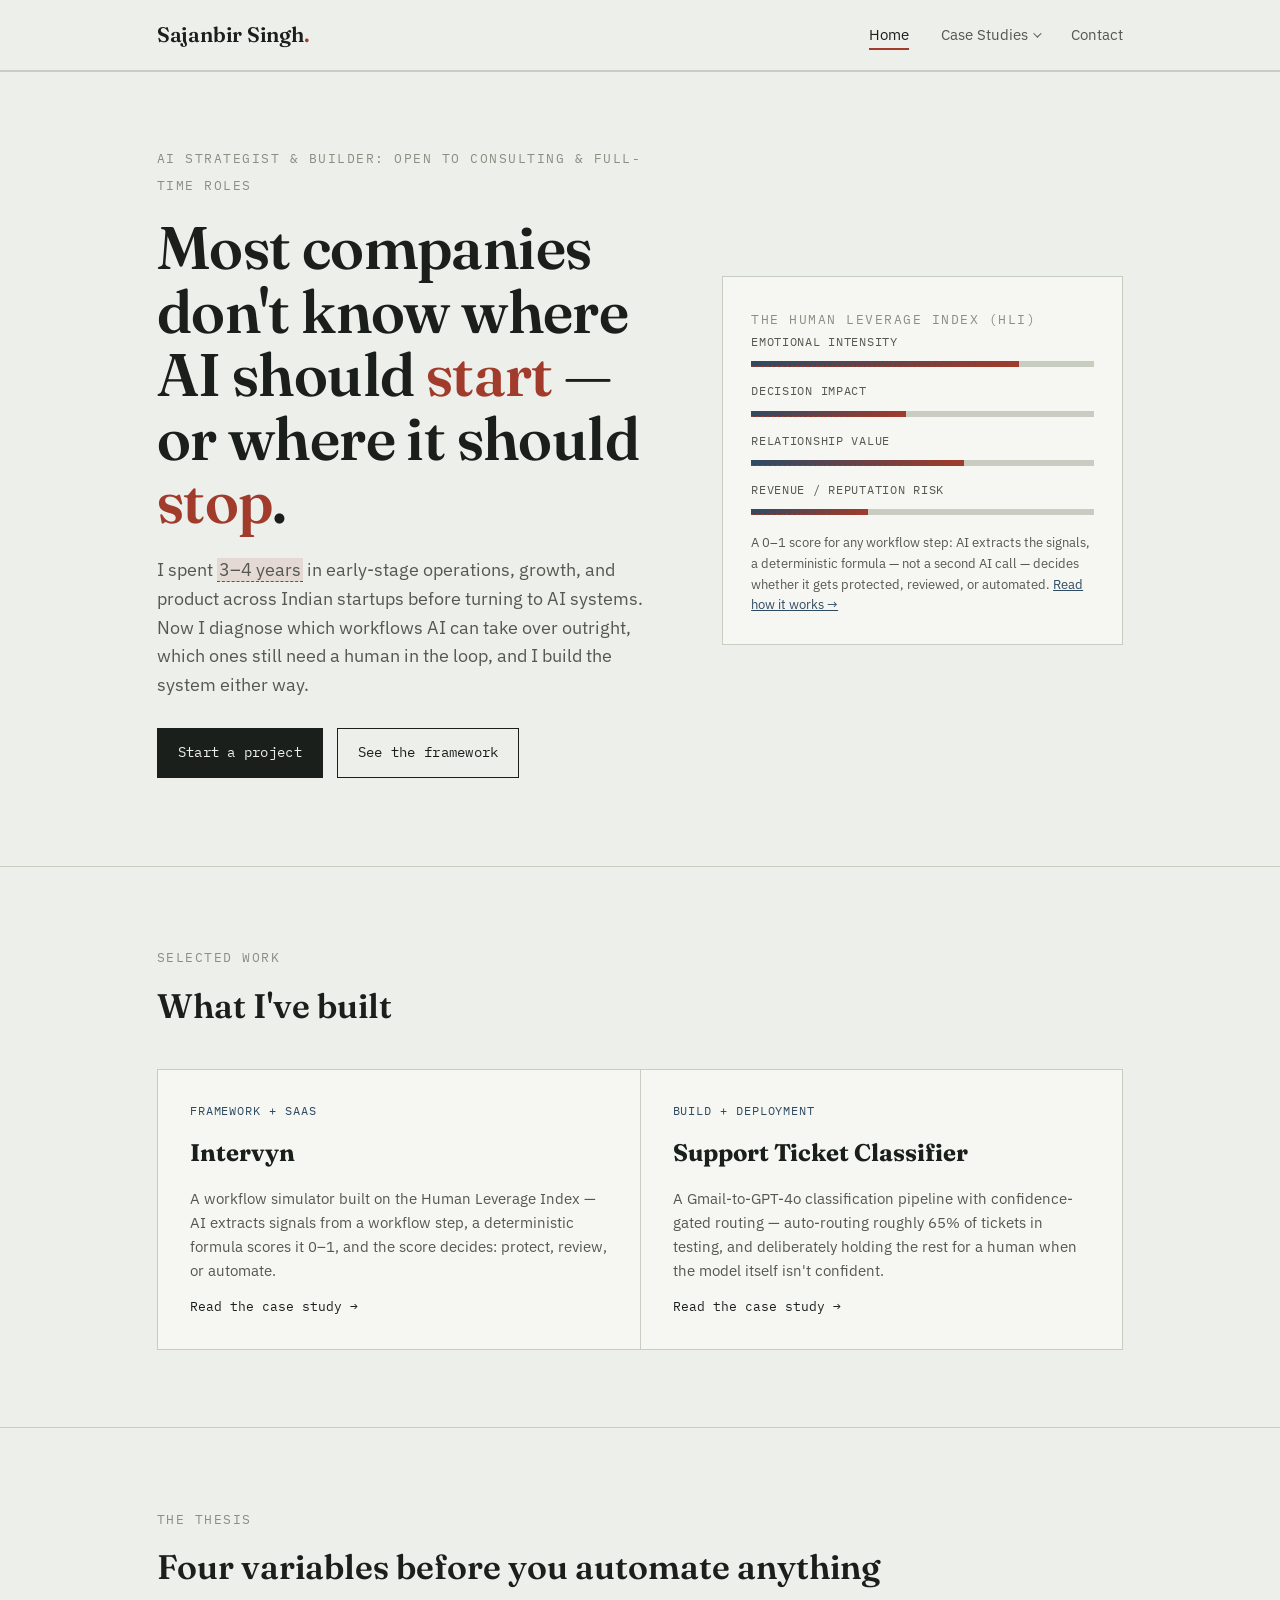
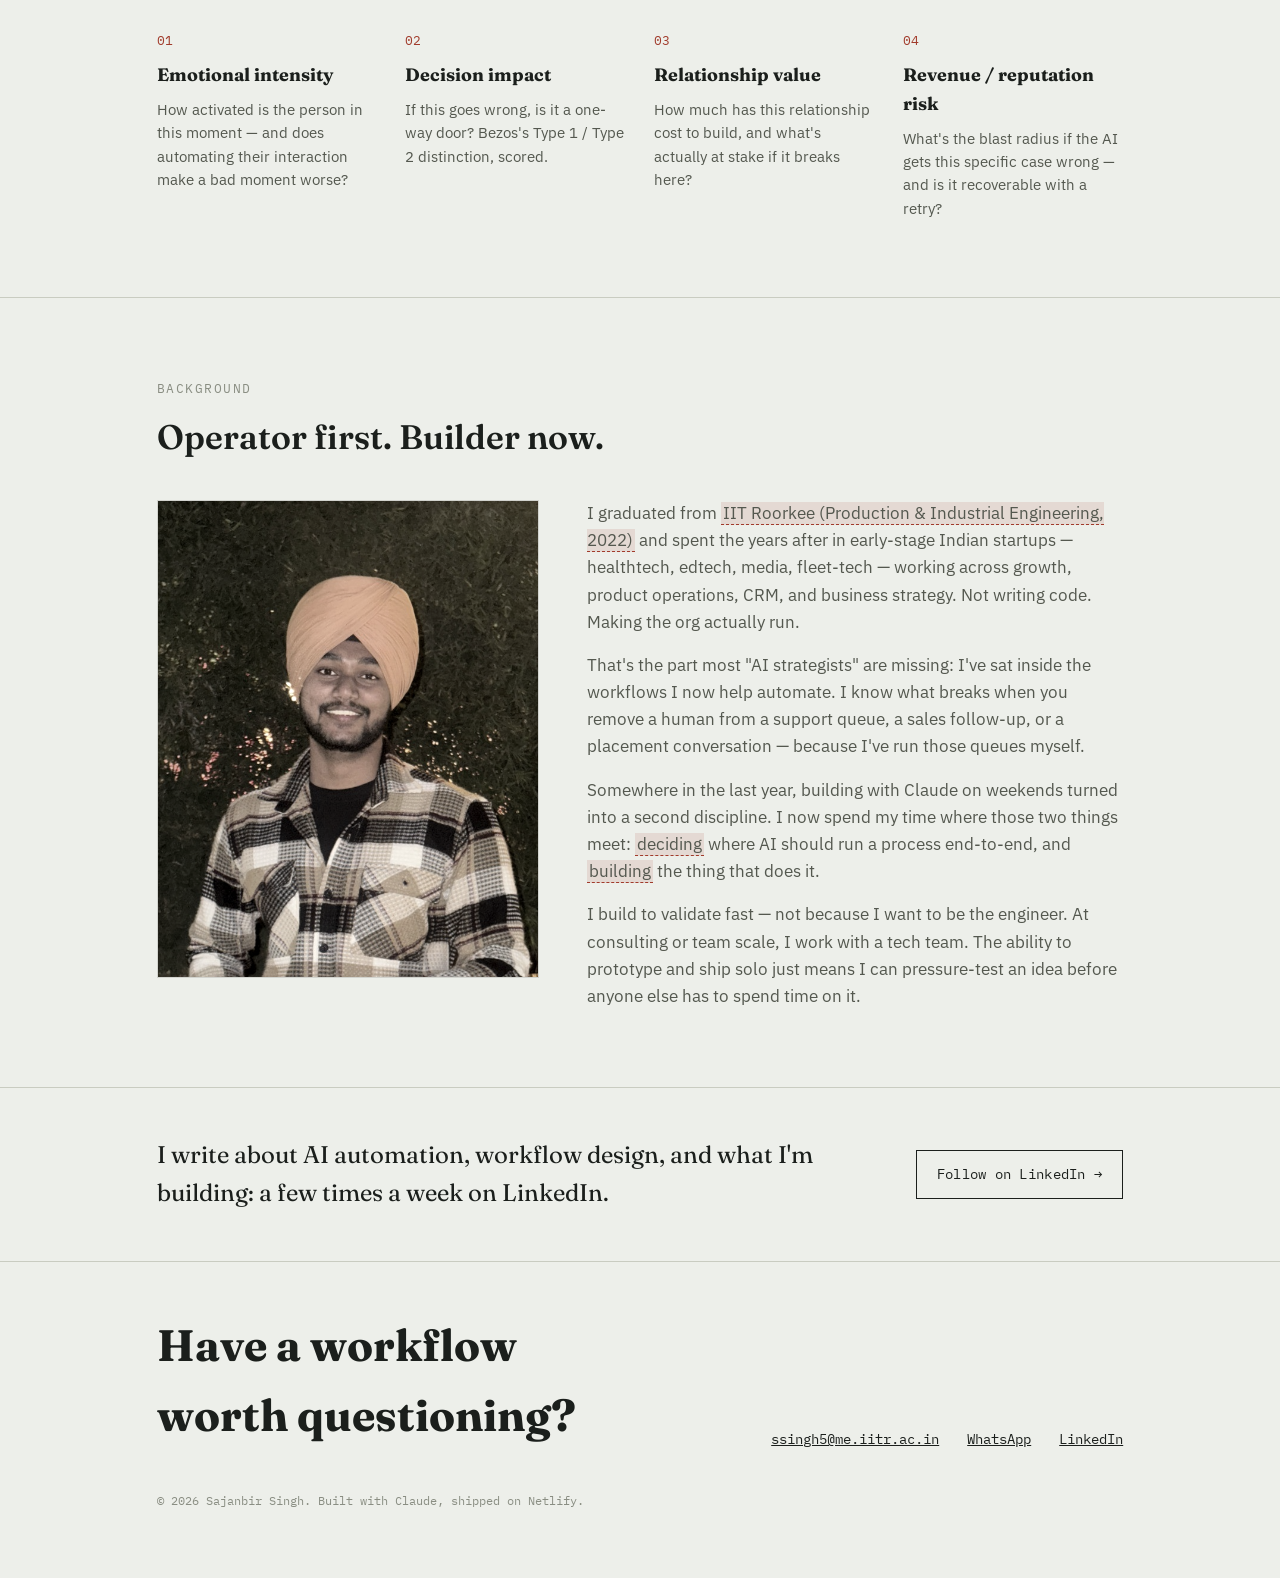
==== commit 790b5029: "Reframe tech stack as validation tool, clarify consulting positioning" ====
--- a/index.html
+++ b/index.html
@@ -149,6 +149,7 @@
         <p>I graduated from <span class="fill">IIT Roorkee (Production &amp; Industrial Engineering, 2022)</span> and spent the years after in early-stage Indian startups — healthtech, edtech, media, fleet-tech — working across growth, product operations, CRM, and business strategy. Not writing code. Making the org actually run.</p>
         <p>That's the part most "AI strategists" are missing: I've sat inside the workflows I now help automate. I know what breaks when you remove a human from a support queue, a sales follow-up, or a placement conversation — because I've run those queues myself.</p>
         <p>Somewhere in the last year, building with Claude on weekends turned into a second discipline. I now spend my time where those two things meet: <span class="fill">deciding</span> where AI should run a process end-to-end, and <span class="fill">building</span> the thing that does it.</p>
+        <p>I build to validate fast — not because I want to be the engineer. At consulting or team scale, I work with a tech team. The ability to prototype and ship solo just means I can pressure-test an idea before anyone else has to spend time on it.</p>
       </div>
     </div>
   </section>
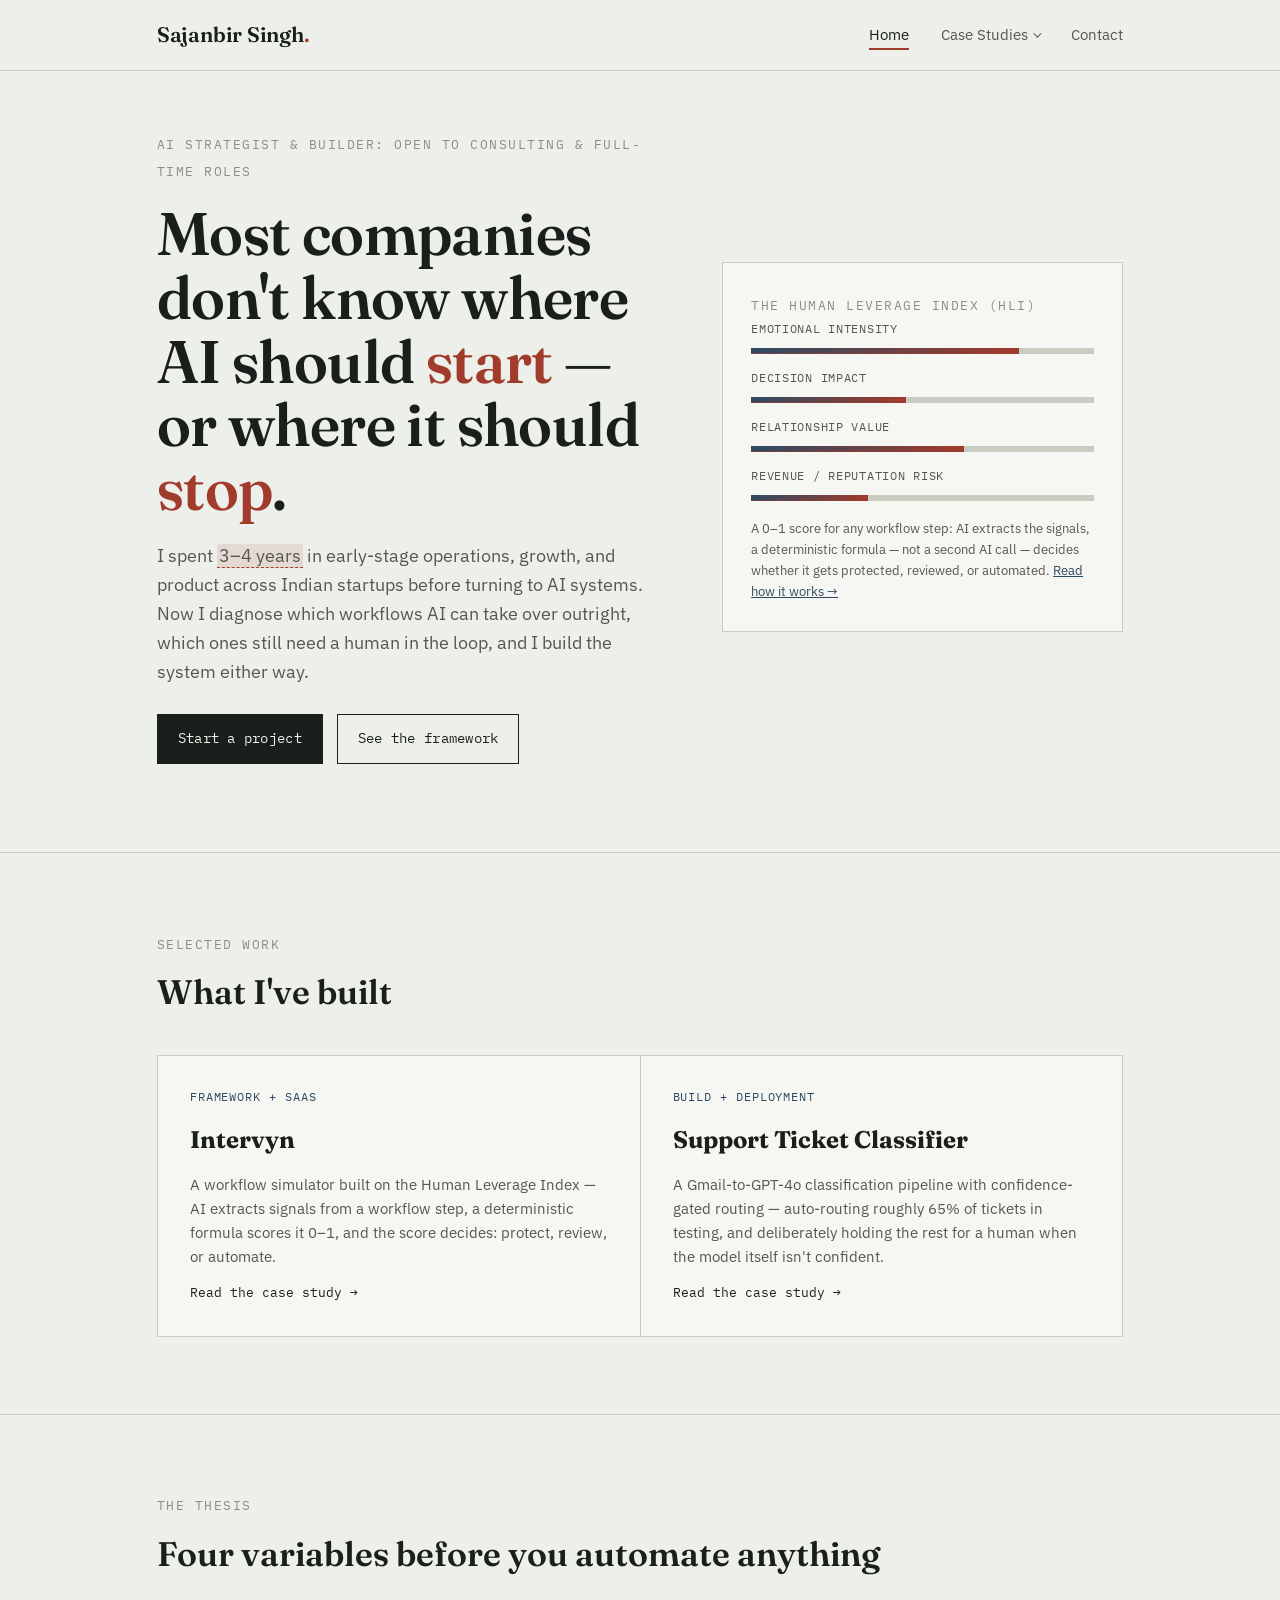
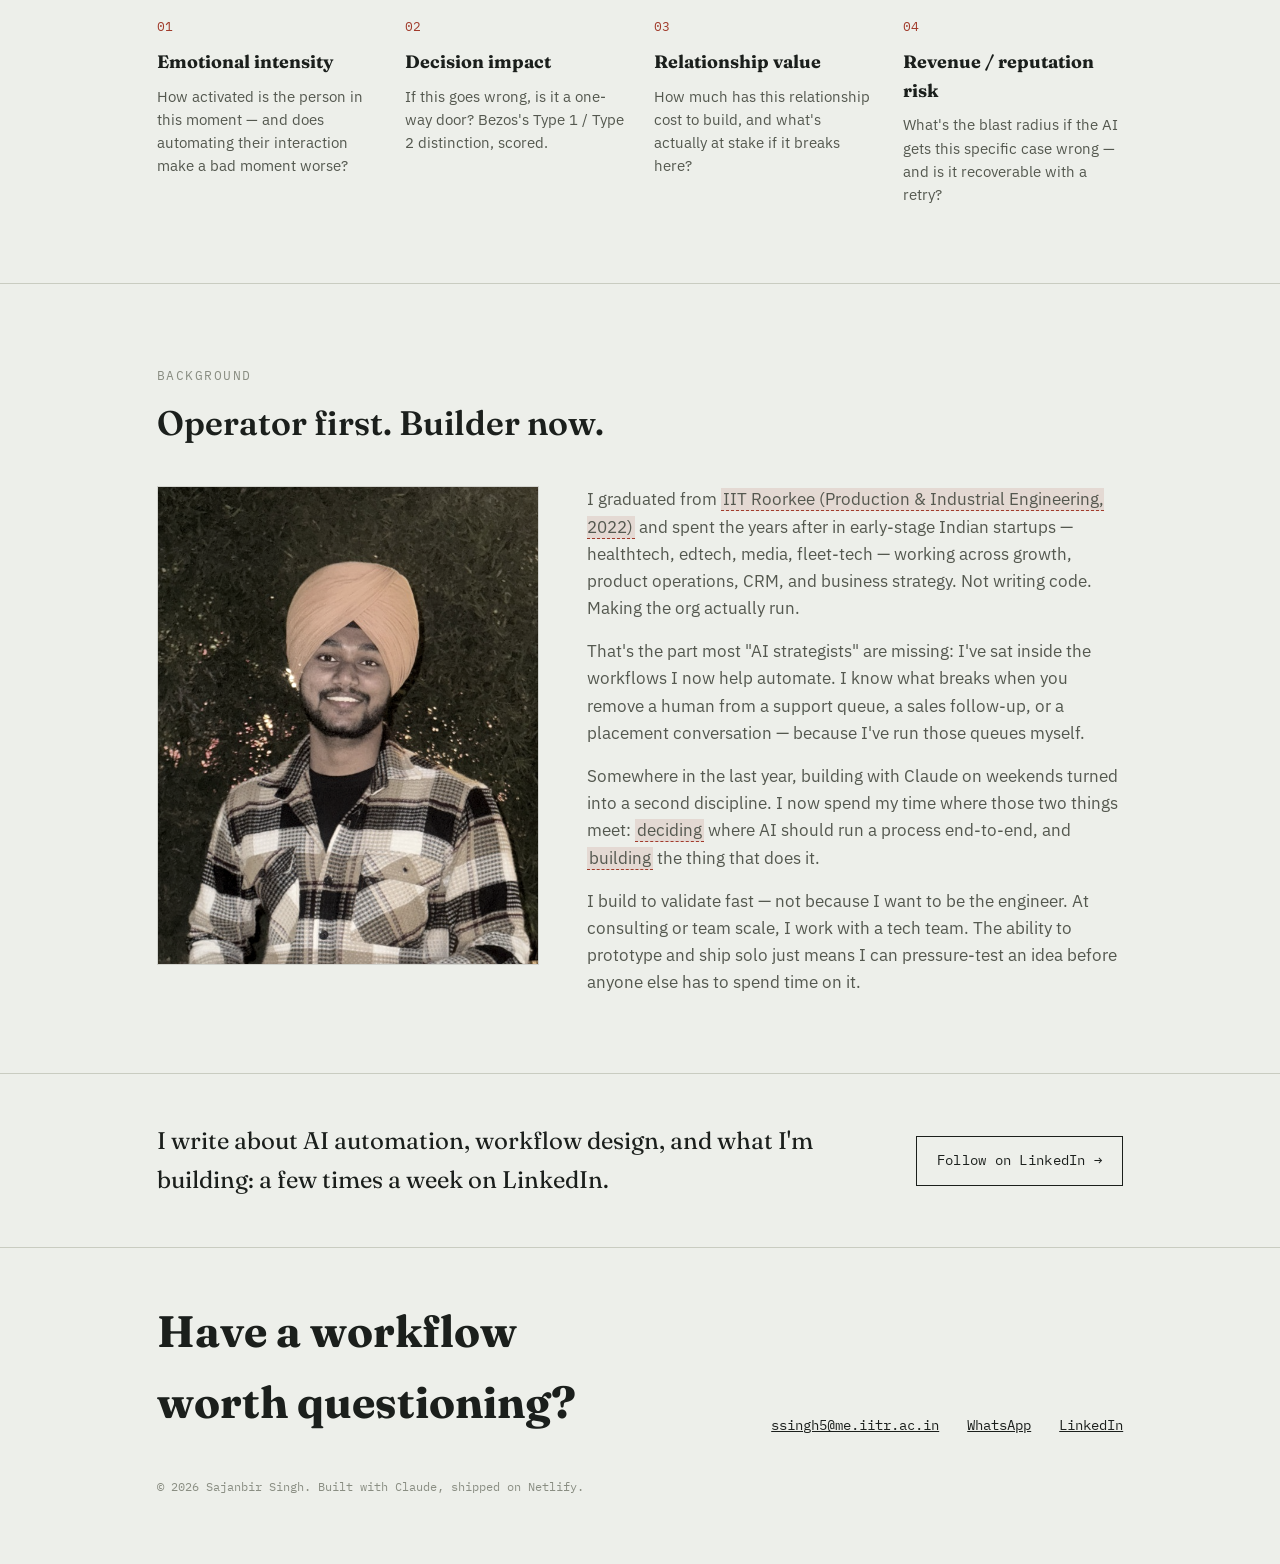
==== commit f069f78c: "Fix sticky nav (switch to fixed), fix mobile overflow properly" ====
--- a/index.html
+++ b/index.html
@@ -31,7 +31,7 @@
 </div>
 </div>
 
-<hr class="rule">
+<hr class="rule nav-offset">
 
 <div class="wrap">
   <section class="hero">
--- a/styles.css
+++ b/styles.css
@@ -24,7 +24,7 @@
 
 * { box-sizing: border-box; }
 
-html { scroll-behavior: smooth; overflow-x: hidden; }
+html { scroll-behavior: smooth; }
 
 body {
   margin: 0;
@@ -54,12 +54,17 @@
   margin: 0 auto;
   padding-left: var(--gutter);
   padding-right: var(--gutter);
+  min-width: 0;
 }
 
 .rule {
   border: none;
   border-top: 1px solid var(--rule);
   margin: 0;
+}
+
+.rule.nav-offset {
+  margin-top: 57px;
 }
 
 .eyebrow {
@@ -74,8 +79,10 @@
    Nav
    ============================================================ */
 .site-nav-wrap {
-  position: sticky;
+  position: fixed;
   top: 0;
+  left: 0;
+  right: 0;
   z-index: 200;
   background: var(--paper);
   border-bottom: 1px solid var(--rule);
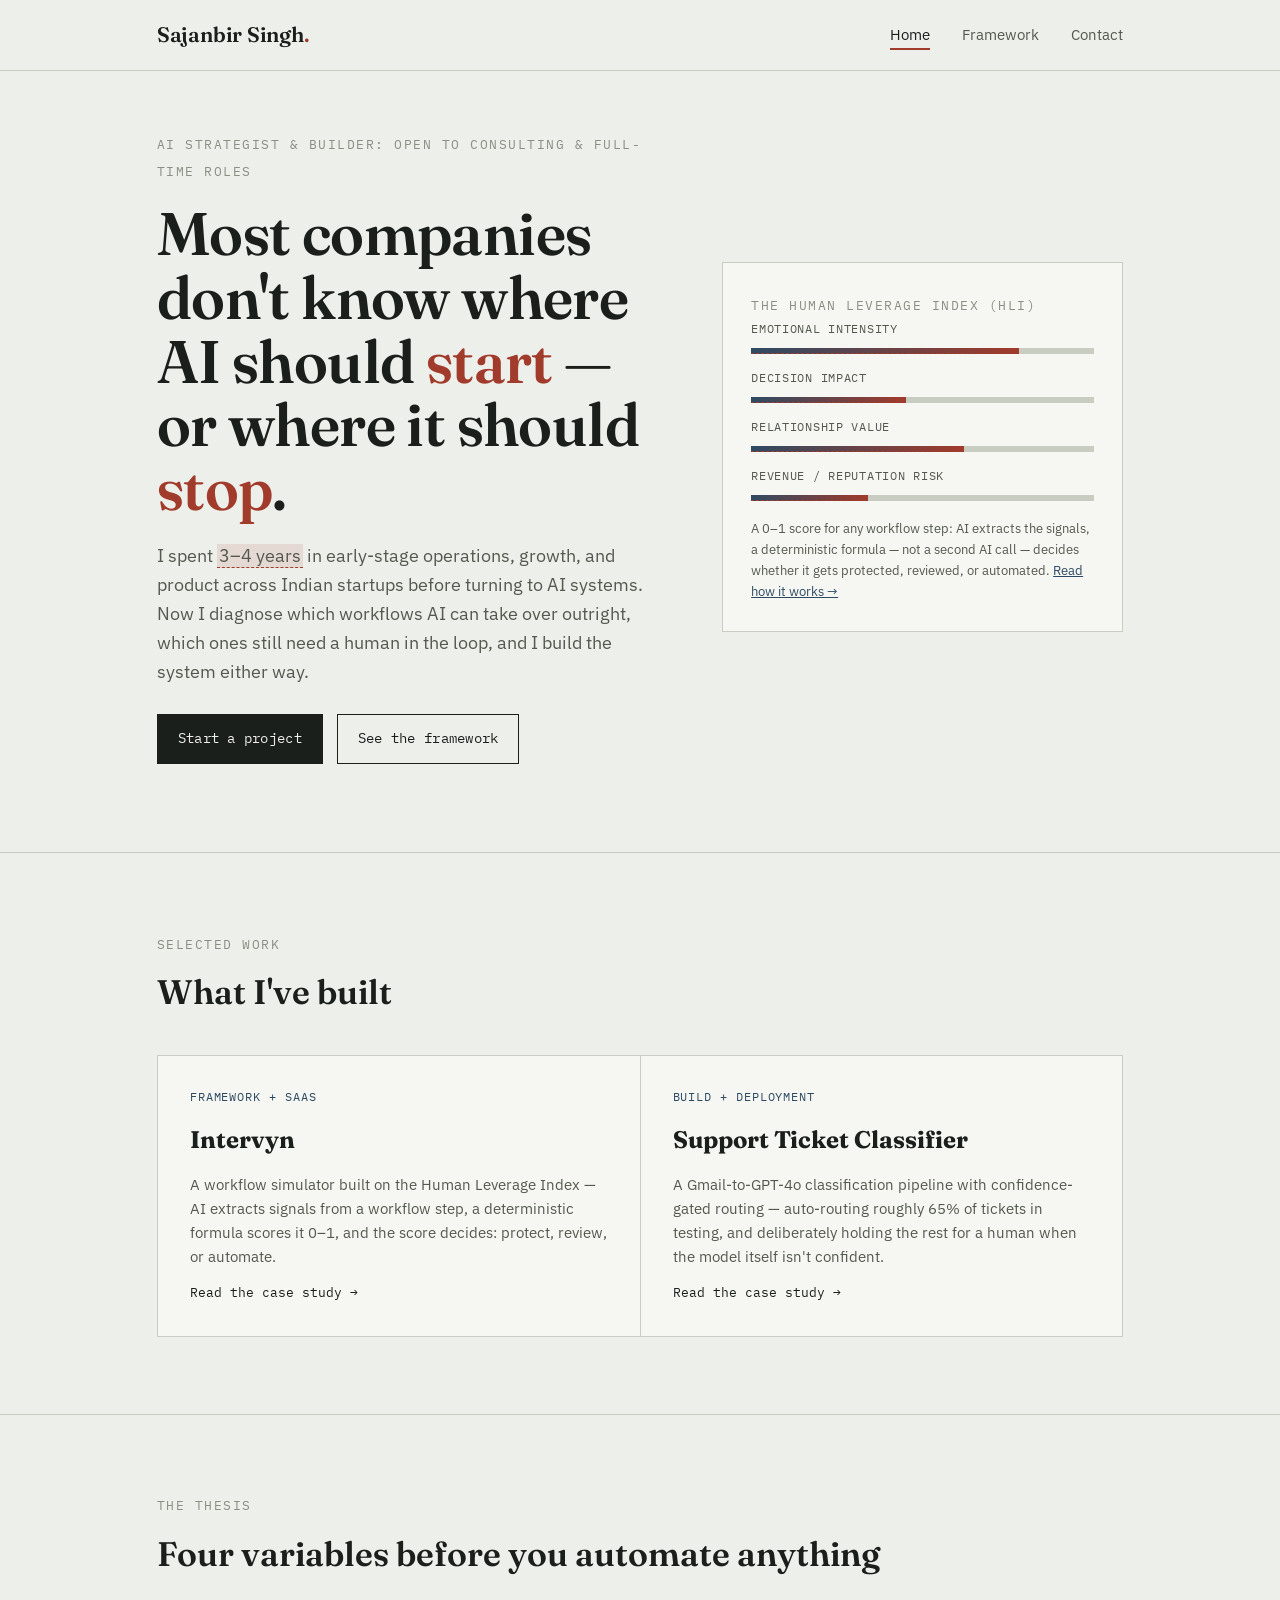
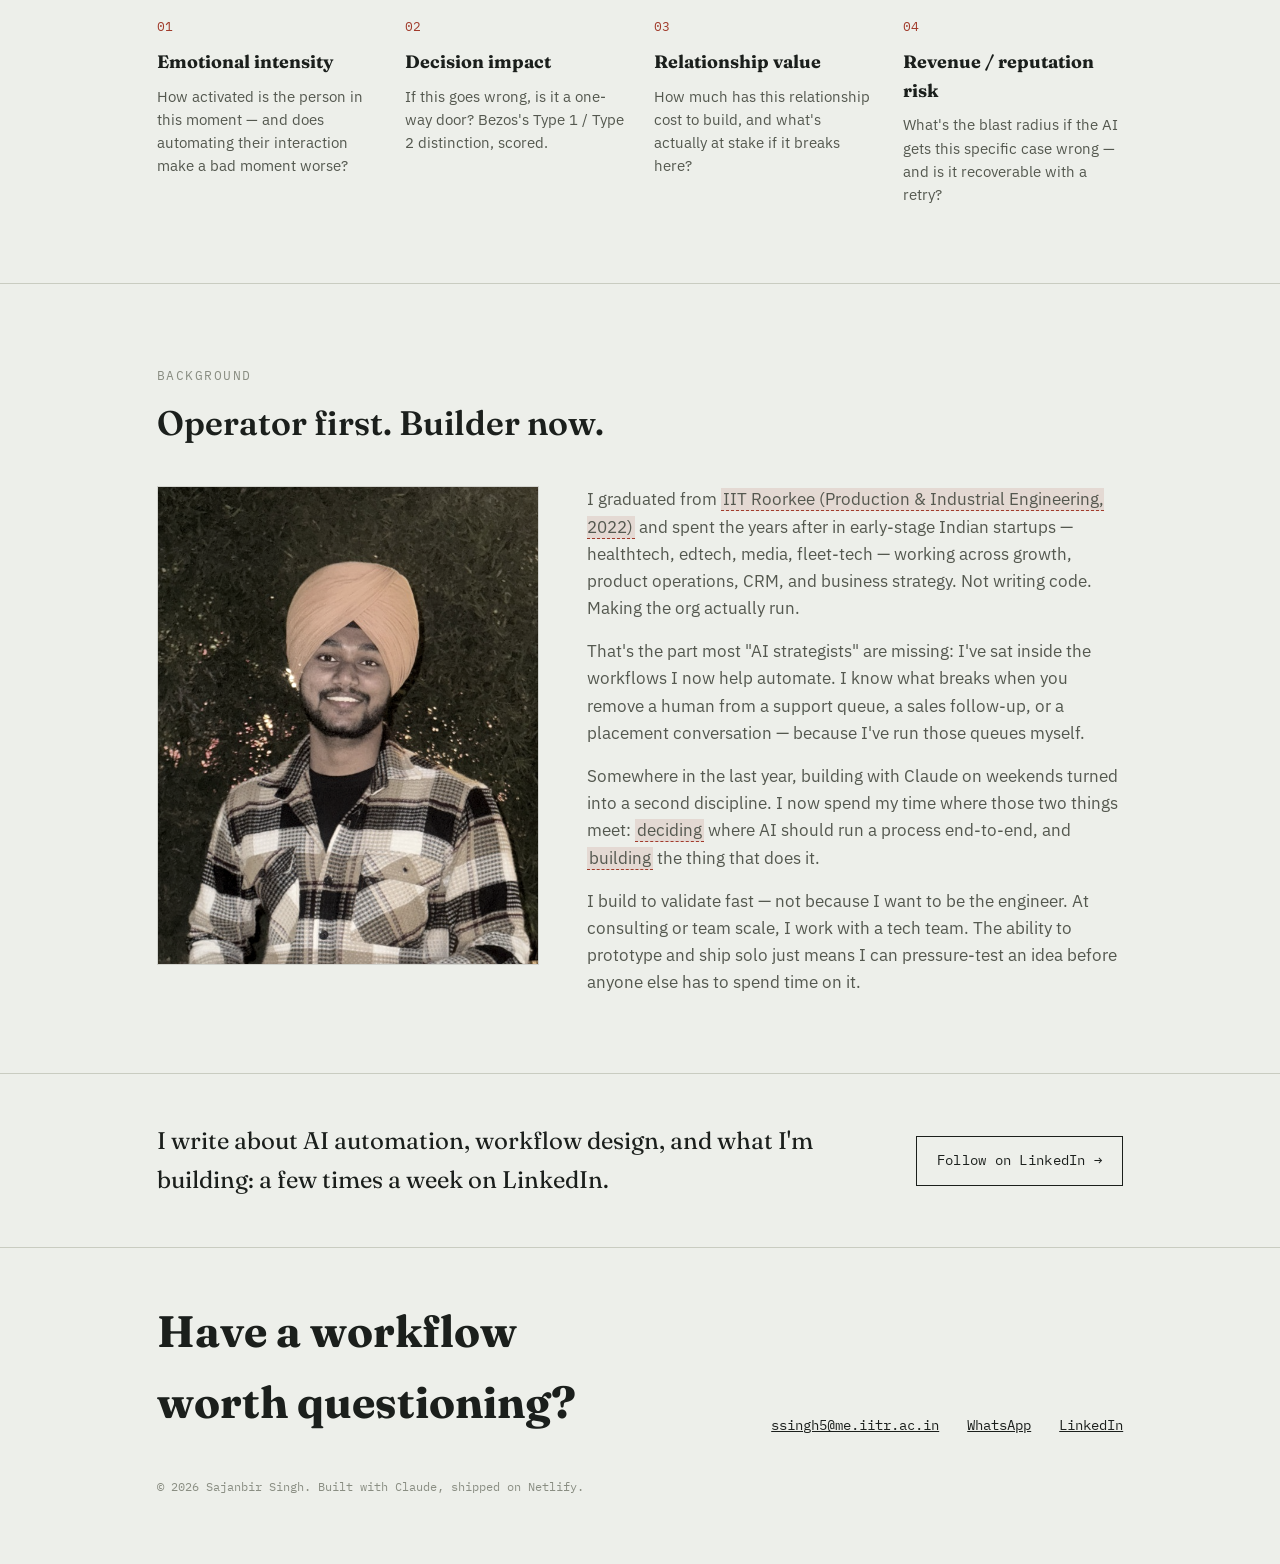
==== commit 3437ccd6: "Add Framework page with HLI content, replace Case Studies dropdown with single Framework link" ====
--- a/index.html
+++ b/index.html
@@ -16,15 +16,12 @@
 <div class="wrap">
   <nav class="site-nav">
     <a href="index.html" class="brand">Sajanbir Singh<span class="dot">.</span></a>
+    <button class="hamburger" aria-label="Menu">
+      <span></span><span></span><span></span>
+    </button>
     <ul>
       <li><a href="index.html" class="active">Home</a></li>
-      <li class="nav-dropdown">
-        <span class="nav-dropdown-toggle">Case Studies <span class="chevron"></span></span>
-        <ul class="nav-dropdown-menu">
-          <li><a href="case-study-intervyn.html">Intervyn</a></li>
-          <li><a href="case-study-ticket-classifier.html">Ticket Classifier</a></li>
-        </ul>
-      </li>
+      <li><a href="framework.html">Framework</a></li>
       <li><a href="index.html#contact">Contact</a></li>
     </ul>
   </nav>
@@ -181,14 +178,16 @@
 </div>
 
 <script>
-  document.querySelectorAll('.nav-dropdown').forEach(function(el) {
-    el.addEventListener('click', function(e) {
-      if (window.matchMedia('(hover: none)').matches) {
-        e.stopPropagation();
-        el.classList.toggle('open');
-      }
-    });
-    document.addEventListener('click', function() { el.classList.remove('open'); });
+  var hamburger = document.querySelector('.hamburger');
+  var navUl = document.querySelector('.site-nav > ul');
+  hamburger.addEventListener('click', function(e) {
+    e.stopPropagation();
+    hamburger.classList.toggle('open');
+    navUl.classList.toggle('nav-open');
+  });
+  document.addEventListener('click', function() {
+    hamburger.classList.remove('open');
+    navUl.classList.remove('nav-open');
   });
 </script>
 </body>
--- a/styles.css
+++ b/styles.css
@@ -34,7 +34,6 @@
   font-size: 17px;
   line-height: 1.6;
   -webkit-font-smoothing: antialiased;
-  overflow-x: hidden;
 }
 
 @media (prefers-reduced-motion: reduce) {
@@ -527,8 +526,9 @@
   padding: 12px 16px;
   margin: 10px 0 24px;
   white-space: normal;
-  word-break: break-word;
+  word-break: break-all;
   line-height: 1.8;
+  max-width: 100%;
 }
 
 .threshold-grid {
@@ -585,9 +585,6 @@
   font-family: var(--mono);
 }
 
-@media (max-width: 700px) {
-  .threshold-grid { grid-template-columns: 1fr; }
-}
 
 /* ============================================================
    Portrait
@@ -650,7 +647,7 @@
 
 .cs-body aside {
   position: sticky;
-  top: 32px;
+  top: 80px;
   align-self: start;
   font-family: var(--mono);
   font-size: 13px;
@@ -662,8 +659,15 @@
 
 .cs-section { margin-bottom: 56px; }
 
+.cs-section h2,
+.cs-section h3,
+.cs-section h4 {
+  font-family: var(--serif);
+  max-width: 100%;
+  word-break: break-word;
+}
+
 .cs-section h2 {
-  font-family: var(--serif);
   font-size: 26px;
   margin: 0 0 18px;
 }
@@ -672,13 +676,14 @@
 
 .pull-quote {
   font-family: var(--serif);
-  font-size: 24px;
+  font-size: clamp(18px, 3vw, 24px);
   line-height: 1.4;
   color: var(--ink);
   border-left: 3px solid var(--rust);
   padding-left: 24px;
   margin: 32px 0;
-  max-width: 56ch;
+  max-width: min(56ch, 100%);
+  box-sizing: border-box;
 }
 
 .stat-row {
@@ -704,6 +709,89 @@
   font-size: 13px;
   color: var(--ink-soft);
 }
+
+/* Framework page */
+.fw-body { padding-top: 8px; }
+
+.fw-intro {
+  padding: clamp(28px, 4vw, 48px) 0;
+  max-width: 68ch;
+  border-bottom: 1px solid var(--rule);
+}
+
+.fw-intro p { color: var(--ink-soft); margin: 0 0 16px; }
+.fw-intro p:last-child { margin-bottom: 0; }
+
+.fw-inputs, .fw-verdicts, .fw-projects {
+  padding: clamp(32px, 4vw, 56px) 0;
+  border-bottom: 1px solid var(--rule);
+}
+
+.fw-inputs h2, .fw-verdicts h2, .fw-projects h2 {
+  font-family: var(--serif);
+  font-size: clamp(22px, 3vw, 28px);
+  margin: 0 0 28px;
+}
+
+.fw-input-grid {
+  display: grid;
+  grid-template-columns: repeat(2, 1fr);
+  gap: 32px 48px;
+}
+
+.fw-input-item .num {
+  font-family: var(--mono);
+  font-size: 13px;
+  color: var(--rust);
+  display: block;
+  margin-bottom: 8px;
+}
+
+.fw-input-item h4 {
+  font-family: var(--serif);
+  font-size: 18px;
+  margin: 0 0 8px;
+}
+
+.fw-input-item p {
+  font-size: 14.5px;
+  color: var(--ink-soft);
+  margin: 0;
+}
+
+.fw-project-card {
+  max-width: 480px;
+  border: 1px solid var(--rule);
+}
+
+@media (max-width: 640px) {
+  .fw-input-grid { grid-template-columns: 1fr; gap: 28px; }
+  .fw-project-card { max-width: 100%; }
+}
+
+/* Hamburger — hidden on desktop, shown via media query below */
+.hamburger {
+  display: none;
+  flex-direction: column;
+  gap: 5px;
+  cursor: pointer;
+  padding: 6px;
+  background: none;
+  border: none;
+  margin-left: auto;
+}
+
+.hamburger span {
+  display: block;
+  width: 22px;
+  height: 2px;
+  background: var(--ink);
+  transition: transform 0.2s ease, opacity 0.2s ease;
+}
+
+.hamburger.open span:nth-child(1) { transform: translateY(7px) rotate(45deg); }
+.hamburger.open span:nth-child(2) { opacity: 0; }
+.hamburger.open span:nth-child(3) { transform: translateY(-7px) rotate(-45deg); }
 
 /* ============================================================
    Responsive
@@ -714,23 +802,52 @@
   .axes-grid { grid-template-columns: repeat(2, 1fr); }
   .about-grid { grid-template-columns: 1fr; }
   .cs-body { grid-template-columns: 1fr; }
-  .cs-body aside { position: static; margin-bottom: 24px; }
-  .site-nav > ul { gap: 14px; font-size: 12px; }
-  .nav-dropdown-toggle { white-space: nowrap; }
+  .cs-body aside { display: none; }
+
+  /* Hide desktop nav, show hamburger */
+  .site-nav > ul { display: none; }
   .site-nav .brand { font-size: 17px; }
-
-  /* On touch devices, dropdown opens on tap via .open class toggled by JS */
+  .hamburger { display: flex; }
+
+  /* Mobile nav open state */
+  .site-nav > ul.nav-open {
+    display: flex;
+    flex-direction: column;
+    position: absolute;
+    top: 100%;
+    left: 0;
+    right: 0;
+    background: var(--paper);
+    border-bottom: 1px solid var(--rule);
+    padding: 16px 24px 24px;
+    gap: 18px;
+    font-size: 15px;
+    z-index: 199;
+  }
+
   .nav-dropdown-menu {
-    top: calc(100% + 6px);
-  }
-  .nav-dropdown.open .nav-dropdown-menu {
+    position: static;
     opacity: 1;
     pointer-events: auto;
-    transform: translateY(0);
+    transform: none;
+    transition: none;
+    border: none;
+    background: none;
+    padding: 8px 0 0 16px !important;
+    min-width: auto;
+    display: flex;
+    flex-direction: column;
+    gap: 10px !important;
+    margin-top: 0;
   }
-  .nav-dropdown.open .nav-dropdown-toggle .chevron {
-    transform: rotate(-135deg) translateY(-2px);
+
+  .nav-dropdown-menu a {
+    padding: 0;
+    font-size: 14px;
+    color: var(--ink-faint);
   }
+
+  .nav-dropdown-toggle .chevron { display: none; }
 }
 
 @media (max-width: 640px) {
@@ -741,6 +858,128 @@
   .linkedin-nudge { flex-direction: column; align-items: flex-start; }
 }
 
+/* Formula card */
+.formula-card {
+  background: var(--paper-card);
+  border: 1px solid var(--rule);
+  padding: 20px 24px;
+  margin: 20px 0;
+}
+
+.formula-label {
+  font-family: var(--mono);
+  font-size: 11px;
+  text-transform: uppercase;
+  letter-spacing: 0.08em;
+  color: var(--ink-faint);
+  margin-bottom: 16px;
+}
+
+.formula-body {
+  display: flex;
+  flex-direction: column;
+  gap: 8px;
+}
+
+.formula-line {
+  font-family: var(--mono);
+  font-size: 15px;
+  color: var(--ink);
+  font-weight: 500;
+}
+
+.formula-terms {
+  display: flex;
+  flex-direction: column;
+  gap: 6px;
+  padding-left: 40px;
+}
+
+.formula-term {
+  font-family: var(--mono);
+  font-size: 14px;
+  color: var(--ink-soft);
+  display: block;
+}
+
+.formula-plus {
+  font-family: var(--mono);
+  font-size: 13px;
+  color: var(--ink-faint);
+  padding-left: 4px;
+}
+
+/* Weight cards */
+.weight-cards {
+  display: grid;
+  grid-template-columns: repeat(2, 1fr);
+  gap: 1px;
+  background: var(--rule);
+  border: 1px solid var(--rule);
+  margin: 20px 0 28px;
+}
+
+.weight-card {
+  background: var(--paper-card);
+  padding: 18px;
+}
+
+.weight-card-header {
+  display: flex;
+  align-items: baseline;
+  justify-content: space-between;
+  margin-bottom: 14px;
+  padding-bottom: 10px;
+  border-bottom: 1px solid var(--rule);
+}
+
+.weight-card-name {
+  font-family: var(--serif);
+  font-size: 17px;
+  font-weight: 600;
+  color: var(--ink);
+}
+
+.weight-card-note {
+  font-family: var(--mono);
+  font-size: 10px;
+  text-transform: uppercase;
+  letter-spacing: 0.06em;
+  color: var(--ink-faint);
+}
+
+.weight-rows {
+  display: flex;
+  flex-direction: column;
+  gap: 8px;
+}
+
+.weight-row {
+  display: flex;
+  justify-content: space-between;
+  align-items: center;
+  font-size: 13px;
+  color: var(--ink-soft);
+}
+
+.weight-val {
+  font-family: var(--mono);
+  font-size: 13px;
+  color: var(--ink-soft);
+}
+
+.weight-val.highlight {
+  color: var(--rust);
+  font-weight: 600;
+}
+
+@media (max-width: 560px) {
+  .weight-cards { grid-template-columns: 1fr; }
+  .formula-terms { padding-left: 16px; }
+}
+
+/* Hamburger */
+
 /* LinkedIn nudge */
 .linkedin-nudge {
   padding-top: clamp(32px, 4vw, 48px);
